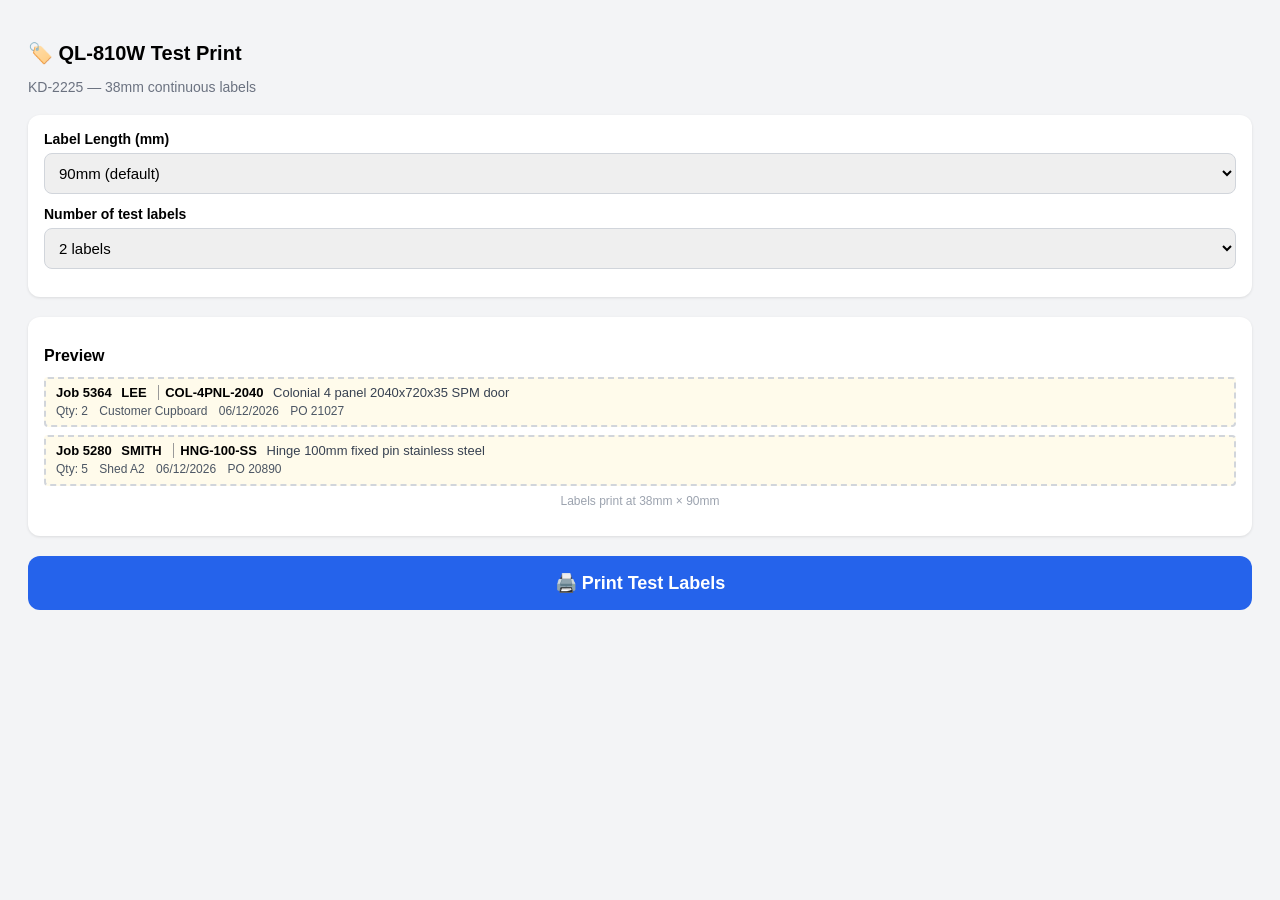
==== test-label.html @ d1974c44 "Add QL-810W 38mm test label page" ====
<!DOCTYPE html>
<html lang="en">
<head>
    <meta charset="UTF-8">
    <meta name="viewport" content="width=device-width, initial-scale=1.0">
    <title>QL-810W Label Test Print</title>
    <style>
        /* Screen styles - preview */
        body {
            font-family: Arial, Helvetica, sans-serif;
            padding: 20px;
            background: #f3f4f6;
        }
        
        h1 { font-size: 20px; margin-bottom: 4px; }
        .subtitle { color: #6b7280; margin-bottom: 20px; font-size: 14px; }
        
        .controls {
            background: white;
            border-radius: 12px;
            padding: 16px;
            margin-bottom: 20px;
            box-shadow: 0 1px 3px rgba(0,0,0,0.1);
        }
        .controls label { font-weight: 600; font-size: 14px; display: block; margin-bottom: 6px; }
        .controls select, .controls input {
            width: 100%;
            padding: 10px;
            border: 1px solid #d1d5db;
            border-radius: 8px;
            font-size: 15px;
            margin-bottom: 12px;
            box-sizing: border-box;
        }
        
        .preview-area {
            background: white;
            border-radius: 12px;
            padding: 16px;
            margin-bottom: 20px;
            box-shadow: 0 1px 3px rgba(0,0,0,0.1);
        }
        .preview-area h2 { font-size: 16px; margin-bottom: 12px; }
        
        .btn-print {
            display: block;
            width: 100%;
            padding: 16px;
            background: #2563eb;
            color: white;
            border: none;
            border-radius: 12px;
            font-size: 18px;
            font-weight: 600;
            cursor: pointer;
        }
        .btn-print:active { background: #1d4ed8; }
        
        /* Label preview on screen */
        .label-preview {
            border: 2px dashed #d1d5db;
            border-radius: 4px;
            padding: 6px 10px;
            margin-bottom: 8px;
            background: #fffbeb;
            font-family: Arial, Helvetica, sans-serif;
            /* Simulated 38mm height, auto width */
            max-width: 100%;
            overflow: hidden;
        }
        
        .label-line1 {
            font-size: 13px;
            line-height: 1.3;
            white-space: nowrap;
            overflow: hidden;
            text-overflow: ellipsis;
        }
        .label-line1 span { margin-right: 6px; }
        .label-job { font-weight: 700; }
        .label-customer { font-weight: 600; }
        .label-partcode { font-weight: 700; border-left: 1px solid #999; padding-left: 6px; margin-left: 2px; }
        .label-desc { color: #374151; }
        
        .label-line2 {
            font-size: 12px;
            line-height: 1.3;
            color: #4b5563;
            margin-top: 2px;
        }
        .label-line2 span { margin-right: 8px; }
        
        .size-note {
            font-size: 12px;
            color: #9ca3af;
            text-align: center;
            margin-top: 8px;
        }

        /* ========== PRINT STYLES - QL-810W 38mm continuous ========== */
        @media print {
            body * { visibility: hidden; }
            
            #print-area, #print-area * { visibility: visible; }
            
            #print-area {
                display: block !important;
                position: absolute;
                left: 0;
                top: 0;
                width: 100%;
                max-height: none;
                overflow: visible;
                padding: 0;
                margin: 0;
            }
            
            /* 38mm label height, length auto (continuous) */
            @page {
                size: 90mm 38mm;
                margin: 2mm 3mm;
            }
            
            .label-preview {
                page-break-after: always;
                page-break-inside: avoid;
                width: 100%;
                padding: 1mm 0;
                margin: 0;
                box-sizing: border-box;
                background: white;
                border: none;
                border-radius: 0;
            }
            
            .label-preview:last-child {
                page-break-after: avoid;
            }
            
            .label-line1 {
                font-size: 11pt;
                line-height: 1.3;
                white-space: nowrap;
                overflow: hidden;
                margin: 0;
            }
            
            .label-line2 {
                font-size: 9pt;
                line-height: 1.3;
                color: #333;
                margin: 1mm 0 0 0;
            }
            
            .size-note { display: none; }
        }
    </style>
</head>
<body>
    <h1>🏷️ QL-810W Test Print</h1>
    <p class="subtitle">KD-2225 — 38mm continuous labels</p>
    
    <div class="controls">
        <label for="label-length">Label Length (mm)</label>
        <select id="label-length" onchange="updatePageSize()">
            <option value="70">70mm (short)</option>
            <option value="80">80mm</option>
            <option value="90" selected>90mm (default)</option>
            <option value="100">100mm</option>
            <option value="110">110mm (long)</option>
        </select>
        
        <label for="num-labels">Number of test labels</label>
        <select id="num-labels" onchange="regenerateLabels()">
            <option value="1">1 label</option>
            <option value="2" selected>2 labels</option>
            <option value="3">3 labels</option>
            <option value="5">5 labels</option>
        </select>
    </div>
    
    <div class="preview-area">
        <h2>Preview</h2>
        <div id="print-area"></div>
        <p class="size-note">Labels print at 38mm × <span id="length-display">90</span>mm</p>
    </div>
    
    <button class="btn-print" onclick="window.print()">🖨️ Print Test Labels</button>
    
    <script>
        const sampleData = [
            { job: '5364', customer: 'LEE', partCode: 'COL-4PNL-2040', desc: 'Colonial 4 panel 2040x720x35 SPM door', qty: 2, location: 'Customer Cupboard', po: '21027' },
            { job: '5280', customer: 'SMITH', partCode: 'HNG-100-SS', desc: 'Hinge 100mm fixed pin stainless steel', qty: 5, location: 'Shed A2', po: '20890' },
            { job: '5410', customer: 'JONES', partCode: 'LCK-DSL-SC', desc: 'Deadbolt snib lock satin chrome', qty: 1, location: 'Container 3 - Shelf B', po: '21055' },
            { job: '', customer: '', partCode: 'SCR-10G-50', desc: '10g x 50mm galv screws box/500', qty: 3, location: 'Stock Holding', po: '21100' },
            { job: '5390', customer: 'BROWN', partCode: 'DR-FRM-2040', desc: 'Door frame set 2040x820 pine primed', qty: 1, location: 'Back Room', po: '21042' },
        ];
        
        const today = new Date().toLocaleDateString('en-AU', { day: '2-digit', month: '2-digit', year: 'numeric' });
        
        function generateLabel(item) {
            const jobHtml = item.job ? `<span class="label-job">Job ${item.job}</span>` : '';
            const custHtml = item.customer ? `<span class="label-customer">${item.customer}</span>` : '';
            return `
                <div class="label-preview">
                    <div class="label-line1">
                        ${jobHtml}
                        ${custHtml}
                        <span class="label-partcode">${item.partCode}</span>
                        <span class="label-desc">${item.desc}</span>
                    </div>
                    <div class="label-line2">
                        <span>Qty: ${item.qty}</span>
                        <span>${item.location}</span>
                        <span>${today}</span>
                        <span>PO ${item.po}</span>
                    </div>
                </div>
            `;
        }
        
        function regenerateLabels() {
            const count = parseInt(document.getElementById('num-labels').value);
            const area = document.getElementById('print-area');
            area.innerHTML = '';
            for (let i = 0; i < count; i++) {
                area.innerHTML += generateLabel(sampleData[i % sampleData.length]);
            }
        }
        
        function updatePageSize() {
            const len = document.getElementById('label-length').value;
            document.getElementById('length-display').textContent = len;
            
            // Update @page size dynamically
            let styleEl = document.getElementById('dynamic-print-style');
            if (!styleEl) {
                styleEl = document.createElement('style');
                styleEl.id = 'dynamic-print-style';
                document.head.appendChild(styleEl);
            }
            styleEl.textContent = `@media print { @page { size: ${len}mm 38mm; margin: 2mm 3mm; } }`;
        }
        
        // Initial render
        regenerateLabels();
    </script>
</body>
</html>
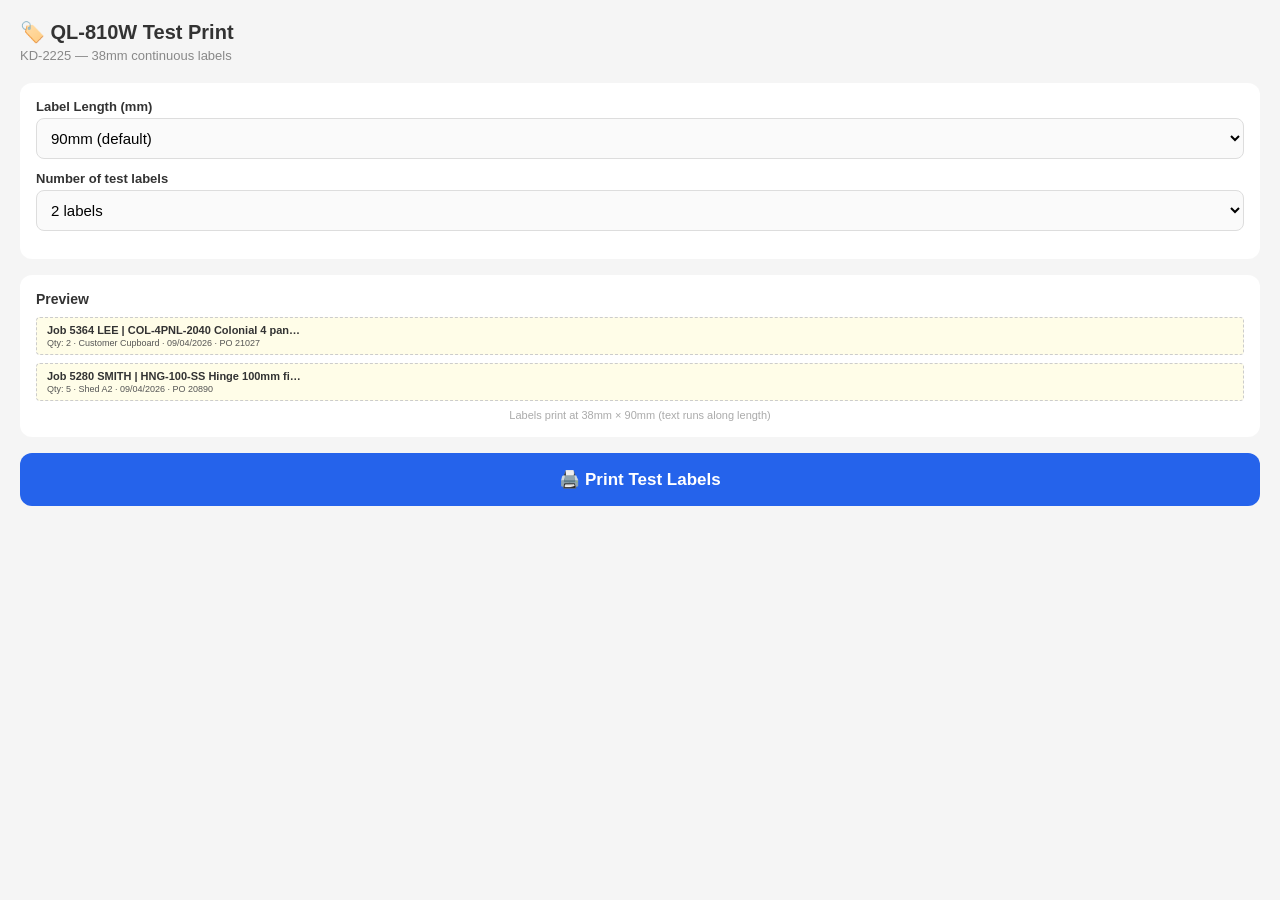
==== commit 225cb5e6: "Fix QL-810W label: rotate content for horizontal print, remove trailing lines" ====
--- a/test-label.html
+++ b/test-label.html
@@ -1,249 +1,182 @@
 <!DOCTYPE html>
 <html lang="en">
 <head>
-    <meta charset="UTF-8">
-    <meta name="viewport" content="width=device-width, initial-scale=1.0">
-    <title>QL-810W Label Test Print</title>
-    <style>
-        /* Screen styles - preview */
-        body {
-            font-family: Arial, Helvetica, sans-serif;
-            padding: 20px;
-            background: #f3f4f6;
-        }
-        
-        h1 { font-size: 20px; margin-bottom: 4px; }
-        .subtitle { color: #6b7280; margin-bottom: 20px; font-size: 14px; }
-        
-        .controls {
-            background: white;
-            border-radius: 12px;
-            padding: 16px;
-            margin-bottom: 20px;
-            box-shadow: 0 1px 3px rgba(0,0,0,0.1);
-        }
-        .controls label { font-weight: 600; font-size: 14px; display: block; margin-bottom: 6px; }
-        .controls select, .controls input {
-            width: 100%;
-            padding: 10px;
-            border: 1px solid #d1d5db;
-            border-radius: 8px;
-            font-size: 15px;
-            margin-bottom: 12px;
-            box-sizing: border-box;
-        }
-        
-        .preview-area {
-            background: white;
-            border-radius: 12px;
-            padding: 16px;
-            margin-bottom: 20px;
-            box-shadow: 0 1px 3px rgba(0,0,0,0.1);
-        }
-        .preview-area h2 { font-size: 16px; margin-bottom: 12px; }
-        
-        .btn-print {
-            display: block;
-            width: 100%;
-            padding: 16px;
-            background: #2563eb;
-            color: white;
-            border: none;
-            border-radius: 12px;
-            font-size: 18px;
-            font-weight: 600;
-            cursor: pointer;
-        }
-        .btn-print:active { background: #1d4ed8; }
-        
-        /* Label preview on screen */
-        .label-preview {
-            border: 2px dashed #d1d5db;
-            border-radius: 4px;
-            padding: 6px 10px;
-            margin-bottom: 8px;
-            background: #fffbeb;
-            font-family: Arial, Helvetica, sans-serif;
-            /* Simulated 38mm height, auto width */
-            max-width: 100%;
-            overflow: hidden;
-        }
-        
-        .label-line1 {
-            font-size: 13px;
-            line-height: 1.3;
-            white-space: nowrap;
-            overflow: hidden;
-            text-overflow: ellipsis;
-        }
-        .label-line1 span { margin-right: 6px; }
-        .label-job { font-weight: 700; }
-        .label-customer { font-weight: 600; }
-        .label-partcode { font-weight: 700; border-left: 1px solid #999; padding-left: 6px; margin-left: 2px; }
-        .label-desc { color: #374151; }
-        
-        .label-line2 {
-            font-size: 12px;
-            line-height: 1.3;
-            color: #4b5563;
-            margin-top: 2px;
-        }
-        .label-line2 span { margin-right: 8px; }
-        
-        .size-note {
-            font-size: 12px;
-            color: #9ca3af;
-            text-align: center;
-            margin-top: 8px;
-        }
+<meta charset="UTF-8">
+<meta name="viewport" content="width=device-width, initial-scale=1.0">
+<title>QL-810W Test Print</title>
+<style>
+  /* ===== SCREEN STYLES ===== */
+  * { margin: 0; padding: 0; box-sizing: border-box; }
+  body {
+    font-family: -apple-system, BlinkMacSystemFont, 'Segoe UI', Arial, sans-serif;
+    background: #f5f5f5; padding: 20px; color: #333;
+  }
+  .screen-only { display: block; }
+  h1 { font-size: 20px; margin-bottom: 4px; }
+  .subtitle { color: #888; font-size: 13px; margin-bottom: 20px; }
+  .controls { background: #fff; border-radius: 12px; padding: 16px; margin-bottom: 16px; }
+  .controls label { font-size: 13px; font-weight: 600; display: block; margin-bottom: 4px; }
+  .controls select { width: 100%; padding: 10px; border-radius: 8px; border: 1px solid #ddd; font-size: 15px; margin-bottom: 12px; background: #fafafa; }
+  .preview-box { background: #fff; border-radius: 12px; padding: 16px; margin-bottom: 16px; }
+  .preview-box h3 { font-size: 14px; margin-bottom: 10px; }
 
-        /* ========== PRINT STYLES - QL-810W 38mm continuous ========== */
-        @media print {
-            body * { visibility: hidden; }
-            
-            #print-area, #print-area * { visibility: visible; }
-            
-            #print-area {
-                display: block !important;
-                position: absolute;
-                left: 0;
-                top: 0;
-                width: 100%;
-                max-height: none;
-                overflow: visible;
-                padding: 0;
-                margin: 0;
-            }
-            
-            /* 38mm label height, length auto (continuous) */
-            @page {
-                size: 90mm 38mm;
-                margin: 2mm 3mm;
-            }
-            
-            .label-preview {
-                page-break-after: always;
-                page-break-inside: avoid;
-                width: 100%;
-                padding: 1mm 0;
-                margin: 0;
-                box-sizing: border-box;
-                background: white;
-                border: none;
-                border-radius: 0;
-            }
-            
-            .label-preview:last-child {
-                page-break-after: avoid;
-            }
-            
-            .label-line1 {
-                font-size: 11pt;
-                line-height: 1.3;
-                white-space: nowrap;
-                overflow: hidden;
-                margin: 0;
-            }
-            
-            .label-line2 {
-                font-size: 9pt;
-                line-height: 1.3;
-                color: #333;
-                margin: 1mm 0 0 0;
-            }
-            
-            .size-note { display: none; }
-        }
-    </style>
+  /* Screen preview of label (simulates rotated output) */
+  .label-preview {
+    background: #fffde8; border: 1px dashed #ccc; border-radius: 4px;
+    padding: 6px 10px; margin-bottom: 8px; overflow: hidden;
+  }
+  .label-preview .line1 { font-size: 11px; font-weight: 700; white-space: nowrap; overflow: hidden; text-overflow: ellipsis; }
+  .label-preview .line2 { font-size: 9px; color: #555; white-space: nowrap; overflow: hidden; text-overflow: ellipsis; margin-top: 2px; }
+  .preview-note { text-align: center; color: #aaa; font-size: 11px; margin-top: 8px; }
+
+  .print-btn {
+    display: block; width: 100%; padding: 16px; border: none; border-radius: 12px;
+    background: #2563eb; color: #fff; font-size: 17px; font-weight: 600; cursor: pointer;
+  }
+  .print-btn:active { background: #1d4ed8; }
+
+  /* ===== PRINT STYLES ===== */
+  @page {
+    size: 38mm 90mm;  /* tape width x cut length */
+    margin: 0;
+  }
+  @media print {
+    body { background: none; padding: 0; margin: 0; }
+    .screen-only { display: none !important; }
+
+    .print-label {
+      display: block !important;
+      width: 90mm;
+      height: 38mm;
+      position: relative;
+      page-break-after: always;
+      overflow: hidden;
+      /* Rotate content: origin top-left, rotate 90° CW, shift right by 38mm */
+      transform: rotate(90deg) translateY(-38mm);
+      transform-origin: top left;
+    }
+    .print-label .inner {
+      width: 90mm;
+      height: 38mm;
+      padding: 2mm 3mm;
+      display: flex;
+      flex-direction: column;
+      justify-content: center;
+    }
+    .print-label .line1 {
+      font-family: Arial, Helvetica, sans-serif;
+      font-size: 11pt;
+      font-weight: 700;
+      line-height: 1.3;
+      white-space: nowrap;
+      overflow: hidden;
+    }
+    .print-label .line2 {
+      font-family: Arial, Helvetica, sans-serif;
+      font-size: 9pt;
+      font-weight: 400;
+      line-height: 1.3;
+      white-space: nowrap;
+      overflow: hidden;
+      margin-top: 1mm;
+    }
+
+    /* Kill ALL decorative elements */
+    * {
+      border: none !important;
+      box-shadow: none !important;
+      text-shadow: none !important;
+      outline: none !important;
+      background: none !important;
+      -webkit-print-color-adjust: exact;
+    }
+  }
+</style>
 </head>
 <body>
-    <h1>🏷️ QL-810W Test Print</h1>
-    <p class="subtitle">KD-2225 — 38mm continuous labels</p>
-    
-    <div class="controls">
-        <label for="label-length">Label Length (mm)</label>
-        <select id="label-length" onchange="updatePageSize()">
-            <option value="70">70mm (short)</option>
-            <option value="80">80mm</option>
-            <option value="90" selected>90mm (default)</option>
-            <option value="100">100mm</option>
-            <option value="110">110mm (long)</option>
-        </select>
-        
-        <label for="num-labels">Number of test labels</label>
-        <select id="num-labels" onchange="regenerateLabels()">
-            <option value="1">1 label</option>
-            <option value="2" selected>2 labels</option>
-            <option value="3">3 labels</option>
-            <option value="5">5 labels</option>
-        </select>
+
+<!-- ===== SCREEN UI ===== -->
+<div class="screen-only">
+  <h1>🏷️ QL-810W Test Print</h1>
+  <p class="subtitle">KD-2225 — 38mm continuous labels</p>
+
+  <div class="controls">
+    <label>Label Length (mm)</label>
+    <select id="labelLength">
+      <option value="90" selected>90mm (default)</option>
+      <option value="70">70mm (short)</option>
+      <option value="100">100mm (long)</option>
+    </select>
+
+    <label>Number of test labels</label>
+    <select id="labelCount">
+      <option value="1">1 label</option>
+      <option value="2" selected>2 labels</option>
+      <option value="3">3 labels</option>
+    </select>
+  </div>
+
+  <div class="preview-box">
+    <h3>Preview</h3>
+    <div class="label-preview">
+      <div class="line1">Job 5364  LEE | COL-4PNL-2040  Colonial 4 pan…</div>
+      <div class="line2">Qty: 2 · Customer Cupboard · 09/04/2026 · PO 21027</div>
     </div>
-    
-    <div class="preview-area">
-        <h2>Preview</h2>
-        <div id="print-area"></div>
-        <p class="size-note">Labels print at 38mm × <span id="length-display">90</span>mm</p>
+    <div class="label-preview">
+      <div class="line1">Job 5280  SMITH | HNG-100-SS  Hinge 100mm fi…</div>
+      <div class="line2">Qty: 5 · Shed A2 · 09/04/2026 · PO 20890</div>
     </div>
-    
-    <button class="btn-print" onclick="window.print()">🖨️ Print Test Labels</button>
-    
-    <script>
-        const sampleData = [
-            { job: '5364', customer: 'LEE', partCode: 'COL-4PNL-2040', desc: 'Colonial 4 panel 2040x720x35 SPM door', qty: 2, location: 'Customer Cupboard', po: '21027' },
-            { job: '5280', customer: 'SMITH', partCode: 'HNG-100-SS', desc: 'Hinge 100mm fixed pin stainless steel', qty: 5, location: 'Shed A2', po: '20890' },
-            { job: '5410', customer: 'JONES', partCode: 'LCK-DSL-SC', desc: 'Deadbolt snib lock satin chrome', qty: 1, location: 'Container 3 - Shelf B', po: '21055' },
-            { job: '', customer: '', partCode: 'SCR-10G-50', desc: '10g x 50mm galv screws box/500', qty: 3, location: 'Stock Holding', po: '21100' },
-            { job: '5390', customer: 'BROWN', partCode: 'DR-FRM-2040', desc: 'Door frame set 2040x820 pine primed', qty: 1, location: 'Back Room', po: '21042' },
-        ];
-        
-        const today = new Date().toLocaleDateString('en-AU', { day: '2-digit', month: '2-digit', year: 'numeric' });
-        
-        function generateLabel(item) {
-            const jobHtml = item.job ? `<span class="label-job">Job ${item.job}</span>` : '';
-            const custHtml = item.customer ? `<span class="label-customer">${item.customer}</span>` : '';
-            return `
-                <div class="label-preview">
-                    <div class="label-line1">
-                        ${jobHtml}
-                        ${custHtml}
-                        <span class="label-partcode">${item.partCode}</span>
-                        <span class="label-desc">${item.desc}</span>
-                    </div>
-                    <div class="label-line2">
-                        <span>Qty: ${item.qty}</span>
-                        <span>${item.location}</span>
-                        <span>${today}</span>
-                        <span>PO ${item.po}</span>
-                    </div>
-                </div>
-            `;
-        }
-        
-        function regenerateLabels() {
-            const count = parseInt(document.getElementById('num-labels').value);
-            const area = document.getElementById('print-area');
-            area.innerHTML = '';
-            for (let i = 0; i < count; i++) {
-                area.innerHTML += generateLabel(sampleData[i % sampleData.length]);
-            }
-        }
-        
-        function updatePageSize() {
-            const len = document.getElementById('label-length').value;
-            document.getElementById('length-display').textContent = len;
-            
-            // Update @page size dynamically
-            let styleEl = document.getElementById('dynamic-print-style');
-            if (!styleEl) {
-                styleEl = document.createElement('style');
-                styleEl.id = 'dynamic-print-style';
-                document.head.appendChild(styleEl);
-            }
-            styleEl.textContent = `@media print { @page { size: ${len}mm 38mm; margin: 2mm 3mm; } }`;
-        }
-        
-        // Initial render
-        regenerateLabels();
-    </script>
+    <p class="preview-note">Labels print at 38mm × <span id="previewLen">90</span>mm (text runs along length)</p>
+  </div>
+
+  <button class="print-btn" onclick="doPrint()">🖨️ Print Test Labels</button>
+</div>
+
+<!-- ===== PRINT-ONLY LABELS (hidden on screen) ===== -->
+<div id="printLabels" style="display:none;"></div>
+
+<script>
+document.getElementById('labelLength').addEventListener('change', function() {
+  document.getElementById('previewLen').textContent = this.value;
+});
+
+const testData = [
+  { line1: 'Job 5364  LEE | COL-4PNL-2040  Colonial 4 panel door', line2: 'Qty: 2 · Customer Cupboard · 09/04/2026 · PO 21027' },
+  { line1: 'Job 5280  SMITH | HNG-100-SS  Hinge 100mm fixed pin SS', line2: 'Qty: 5 · Shed A2 · 09/04/2026 · PO 20890' },
+  { line1: 'Job 5100  JONES | SCR-10G-50  Screws 10g x 50mm gal', line2: 'Qty: 20 · Van · 09/04/2026 · PO 20750' }
+];
+
+function doPrint() {
+  const count = parseInt(document.getElementById('labelCount').value);
+  const len = document.getElementById('labelLength').value;
+  const container = document.getElementById('printLabels');
+  container.innerHTML = '';
+
+  // Update @page size dynamically
+  let styleEl = document.getElementById('dynamicPageSize');
+  if (!styleEl) {
+    styleEl = document.createElement('style');
+    styleEl.id = 'dynamicPageSize';
+    document.head.appendChild(styleEl);
+  }
+  styleEl.textContent = '@page { size: 38mm ' + len + 'mm; margin: 0; }';
+
+  for (let i = 0; i < count; i++) {
+    const d = testData[i % testData.length];
+    const label = document.createElement('div');
+    label.className = 'print-label';
+    label.style.width = len + 'mm';
+    label.innerHTML =
+      '<div class="inner" style="width:' + len + 'mm; height:38mm;">' +
+        '<div class="line1">' + d.line1 + '</div>' +
+        '<div class="line2">' + d.line2 + '</div>' +
+      '</div>';
+    container.appendChild(label);
+  }
+
+  container.style.display = 'block';
+  setTimeout(function() { window.print(); }, 300);
+}
+</script>
 </body>
 </html>
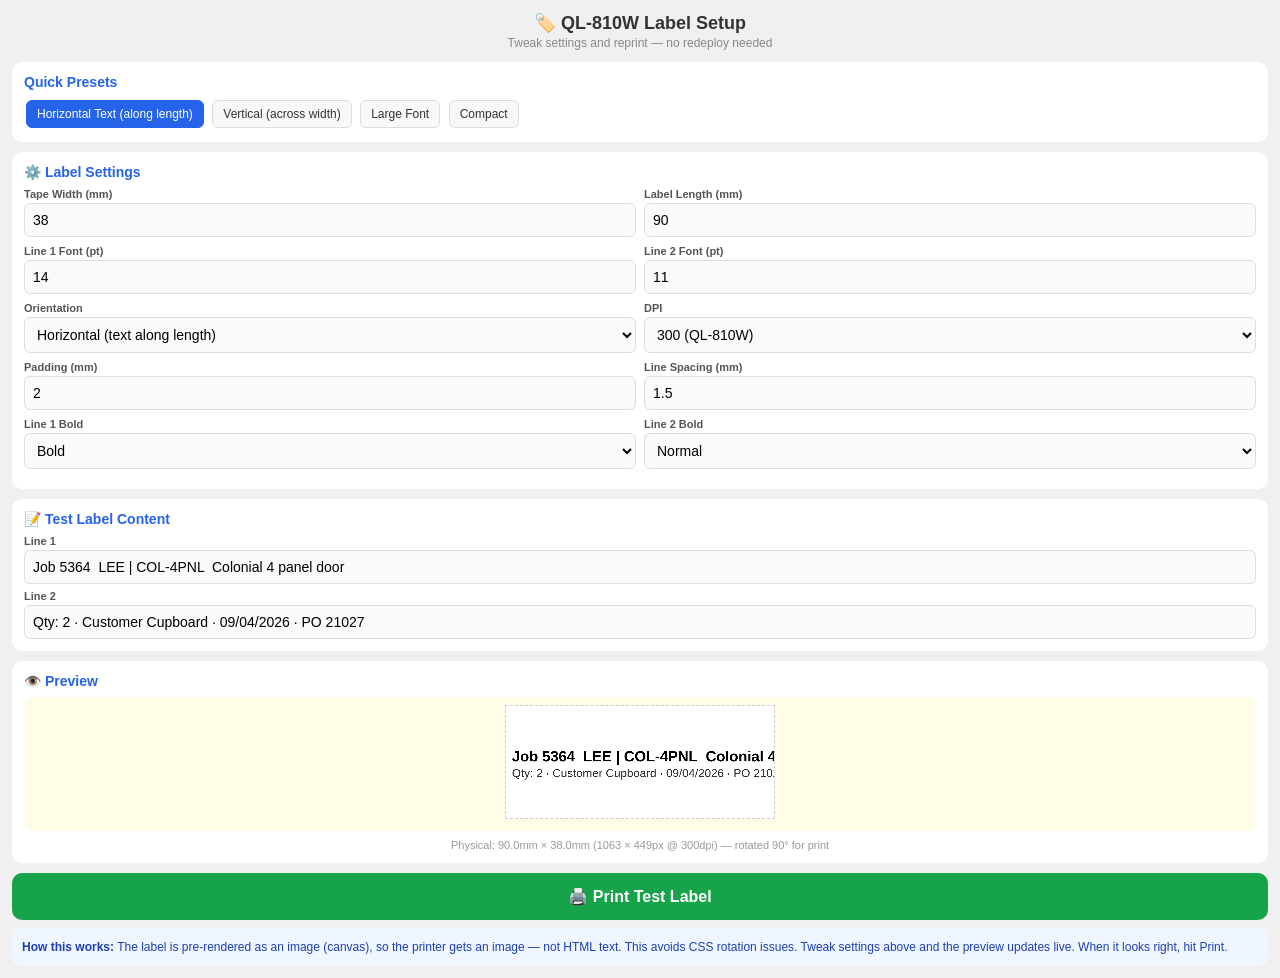
==== commit 47eee645: "Label troubleshooter: canvas-rendered labels, adjustable settings, no CSS rotation" ====
--- a/test-label.html
+++ b/test-label.html
@@ -3,180 +3,363 @@
 <head>
 <meta charset="UTF-8">
 <meta name="viewport" content="width=device-width, initial-scale=1.0">
-<title>QL-810W Test Print</title>
+<title>QL-810W Label Setup</title>
 <style>
-  /* ===== SCREEN STYLES ===== */
-  * { margin: 0; padding: 0; box-sizing: border-box; }
-  body {
-    font-family: -apple-system, BlinkMacSystemFont, 'Segoe UI', Arial, sans-serif;
-    background: #f5f5f5; padding: 20px; color: #333;
-  }
-  .screen-only { display: block; }
-  h1 { font-size: 20px; margin-bottom: 4px; }
-  .subtitle { color: #888; font-size: 13px; margin-bottom: 20px; }
-  .controls { background: #fff; border-radius: 12px; padding: 16px; margin-bottom: 16px; }
-  .controls label { font-size: 13px; font-weight: 600; display: block; margin-bottom: 4px; }
-  .controls select { width: 100%; padding: 10px; border-radius: 8px; border: 1px solid #ddd; font-size: 15px; margin-bottom: 12px; background: #fafafa; }
-  .preview-box { background: #fff; border-radius: 12px; padding: 16px; margin-bottom: 16px; }
-  .preview-box h3 { font-size: 14px; margin-bottom: 10px; }
-
-  /* Screen preview of label (simulates rotated output) */
-  .label-preview {
-    background: #fffde8; border: 1px dashed #ccc; border-radius: 4px;
-    padding: 6px 10px; margin-bottom: 8px; overflow: hidden;
-  }
-  .label-preview .line1 { font-size: 11px; font-weight: 700; white-space: nowrap; overflow: hidden; text-overflow: ellipsis; }
-  .label-preview .line2 { font-size: 9px; color: #555; white-space: nowrap; overflow: hidden; text-overflow: ellipsis; margin-top: 2px; }
-  .preview-note { text-align: center; color: #aaa; font-size: 11px; margin-top: 8px; }
-
-  .print-btn {
-    display: block; width: 100%; padding: 16px; border: none; border-radius: 12px;
-    background: #2563eb; color: #fff; font-size: 17px; font-weight: 600; cursor: pointer;
-  }
-  .print-btn:active { background: #1d4ed8; }
-
-  /* ===== PRINT STYLES ===== */
-  @page {
-    size: 38mm 90mm;  /* tape width x cut length */
-    margin: 0;
-  }
+  * { margin:0; padding:0; box-sizing:border-box; }
+  body { font-family:-apple-system,BlinkMacSystemFont,'Segoe UI',Arial,sans-serif; background:#f0f0f0; padding:12px; color:#333; }
+  h1 { font-size:18px; text-align:center; margin-bottom:2px; }
+  .sub { text-align:center; color:#888; font-size:12px; margin-bottom:12px; }
+  .card { background:#fff; border-radius:10px; padding:12px; margin-bottom:10px; }
+  .card h3 { font-size:14px; margin-bottom:8px; color:#2563eb; }
+  .row { display:flex; gap:8px; margin-bottom:8px; }
+  .row > div { flex:1; }
+  label { font-size:11px; font-weight:600; display:block; margin-bottom:3px; color:#555; }
+  select, input { width:100%; padding:8px; border-radius:6px; border:1px solid #ddd; font-size:14px; background:#fafafa; }
+  .preset-btn { display:inline-block; padding:6px 10px; margin:2px; border-radius:6px; border:1px solid #ddd; background:#f8f8f8; font-size:12px; cursor:pointer; }
+  .preset-btn.active { background:#2563eb; color:#fff; border-color:#2563eb; }
+  .canvas-wrap { text-align:center; background:#fffde8; border-radius:8px; padding:8px; margin:8px 0; overflow-x:auto; }
+  .canvas-wrap canvas { border:1px dashed #ccc; }
+  .print-btn { display:block; width:100%; padding:14px; border:none; border-radius:10px; background:#16a34a; color:#fff; font-size:16px; font-weight:600; cursor:pointer; margin-top:8px; }
+  .print-btn:active { background:#15803d; }
+  .info { background:#eff6ff; border-radius:8px; padding:10px; font-size:12px; color:#1e40af; margin-top:8px; line-height:1.5; }
+
+  /* Print: ONLY show the canvas image */
   @media print {
-    body { background: none; padding: 0; margin: 0; }
-    .screen-only { display: none !important; }
-
-    .print-label {
-      display: block !important;
-      width: 90mm;
-      height: 38mm;
-      position: relative;
-      page-break-after: always;
-      overflow: hidden;
-      /* Rotate content: origin top-left, rotate 90° CW, shift right by 38mm */
-      transform: rotate(90deg) translateY(-38mm);
-      transform-origin: top left;
-    }
-    .print-label .inner {
-      width: 90mm;
-      height: 38mm;
-      padding: 2mm 3mm;
-      display: flex;
-      flex-direction: column;
-      justify-content: center;
-    }
-    .print-label .line1 {
-      font-family: Arial, Helvetica, sans-serif;
-      font-size: 11pt;
-      font-weight: 700;
-      line-height: 1.3;
-      white-space: nowrap;
-      overflow: hidden;
-    }
-    .print-label .line2 {
-      font-family: Arial, Helvetica, sans-serif;
-      font-size: 9pt;
-      font-weight: 400;
-      line-height: 1.3;
-      white-space: nowrap;
-      overflow: hidden;
-      margin-top: 1mm;
-    }
-
-    /* Kill ALL decorative elements */
-    * {
-      border: none !important;
-      box-shadow: none !important;
-      text-shadow: none !important;
-      outline: none !important;
-      background: none !important;
-      -webkit-print-color-adjust: exact;
-    }
+    body { background:none; padding:0; margin:0; }
+    body > *:not(#printArea) { display:none !important; }
+    #printArea { display:block !important; }
+    #printArea img { display:block; }
+    @page { margin:0; }
+    * { border:none !important; box-shadow:none !important; background:none !important; }
   }
 </style>
 </head>
 <body>
 
-<!-- ===== SCREEN UI ===== -->
-<div class="screen-only">
-  <h1>🏷️ QL-810W Test Print</h1>
-  <p class="subtitle">KD-2225 — 38mm continuous labels</p>
-
-  <div class="controls">
-    <label>Label Length (mm)</label>
-    <select id="labelLength">
-      <option value="90" selected>90mm (default)</option>
-      <option value="70">70mm (short)</option>
-      <option value="100">100mm (long)</option>
-    </select>
-
-    <label>Number of test labels</label>
-    <select id="labelCount">
-      <option value="1">1 label</option>
-      <option value="2" selected>2 labels</option>
-      <option value="3">3 labels</option>
-    </select>
-  </div>
-
-  <div class="preview-box">
-    <h3>Preview</h3>
-    <div class="label-preview">
-      <div class="line1">Job 5364  LEE | COL-4PNL-2040  Colonial 4 pan…</div>
-      <div class="line2">Qty: 2 · Customer Cupboard · 09/04/2026 · PO 21027</div>
-    </div>
-    <div class="label-preview">
-      <div class="line1">Job 5280  SMITH | HNG-100-SS  Hinge 100mm fi…</div>
-      <div class="line2">Qty: 5 · Shed A2 · 09/04/2026 · PO 20890</div>
-    </div>
-    <p class="preview-note">Labels print at 38mm × <span id="previewLen">90</span>mm (text runs along length)</p>
-  </div>
-
-  <button class="print-btn" onclick="doPrint()">🖨️ Print Test Labels</button>
-</div>
-
-<!-- ===== PRINT-ONLY LABELS (hidden on screen) ===== -->
-<div id="printLabels" style="display:none;"></div>
+<h1>🏷️ QL-810W Label Setup</h1>
+<p class="sub">Tweak settings and reprint — no redeploy needed</p>
+
+<!-- PRESETS -->
+<div class="card">
+  <h3>Quick Presets</h3>
+  <div id="presets">
+    <span class="preset-btn active" onclick="applyPreset('horiz')">Horizontal Text (along length)</span>
+    <span class="preset-btn" onclick="applyPreset('vert')">Vertical (across width)</span>
+    <span class="preset-btn" onclick="applyPreset('large')">Large Font</span>
+    <span class="preset-btn" onclick="applyPreset('compact')">Compact</span>
+  </div>
+</div>
+
+<!-- SETTINGS -->
+<div class="card">
+  <h3>⚙️ Label Settings</h3>
+  <div class="row">
+    <div>
+      <label>Tape Width (mm)</label>
+      <input type="number" id="tapeW" value="38" min="12" max="62">
+    </div>
+    <div>
+      <label>Label Length (mm)</label>
+      <input type="number" id="labelL" value="90" min="30" max="150">
+    </div>
+  </div>
+  <div class="row">
+    <div>
+      <label>Line 1 Font (pt)</label>
+      <input type="number" id="font1" value="14" min="6" max="30">
+    </div>
+    <div>
+      <label>Line 2 Font (pt)</label>
+      <input type="number" id="font2" value="11" min="6" max="24">
+    </div>
+  </div>
+  <div class="row">
+    <div>
+      <label>Orientation</label>
+      <select id="orient">
+        <option value="horizontal" selected>Horizontal (text along length)</option>
+        <option value="vertical">Vertical (text across width)</option>
+      </select>
+    </div>
+    <div>
+      <label>DPI</label>
+      <select id="dpi">
+        <option value="203">203 (standard)</option>
+        <option value="300" selected>300 (QL-810W)</option>
+      </select>
+    </div>
+  </div>
+  <div class="row">
+    <div>
+      <label>Padding (mm)</label>
+      <input type="number" id="padMM" value="2" min="0" max="10" step="0.5">
+    </div>
+    <div>
+      <label>Line Spacing (mm)</label>
+      <input type="number" id="lineGap" value="1.5" min="0" max="10" step="0.5">
+    </div>
+  </div>
+  <div class="row">
+    <div>
+      <label>Line 1 Bold</label>
+      <select id="bold1"><option value="bold" selected>Bold</option><option value="normal">Normal</option></select>
+    </div>
+    <div>
+      <label>Line 2 Bold</label>
+      <select id="bold2"><option value="bold">Bold</option><option value="normal" selected>Normal</option></select>
+    </div>
+  </div>
+</div>
+
+<!-- TEST DATA -->
+<div class="card">
+  <h3>📝 Test Label Content</h3>
+  <label>Line 1</label>
+  <input type="text" id="line1" value="Job 5364  LEE | COL-4PNL  Colonial 4 panel door">
+  <div style="height:6px"></div>
+  <label>Line 2</label>
+  <input type="text" id="line2" value="Qty: 2 · Customer Cupboard · 09/04/2026 · PO 21027">
+</div>
+
+<!-- PREVIEW -->
+<div class="card">
+  <h3>👁️ Preview</h3>
+  <div class="canvas-wrap">
+    <canvas id="preview"></canvas>
+  </div>
+  <p style="text-align:center;font-size:11px;color:#999;" id="dimInfo"></p>
+</div>
+
+<!-- PRINT -->
+<button class="print-btn" onclick="doPrint()">🖨️ Print Test Label</button>
+
+<div class="info">
+  <strong>How this works:</strong> The label is pre-rendered as an image (canvas), so the printer gets an image — not HTML text. 
+  This avoids CSS rotation issues. Tweak settings above and the preview updates live. When it looks right, hit Print.
+</div>
+
+<!-- Hidden print area — only this shows when printing -->
+<div id="printArea" style="display:none;"></div>
 
 <script>
-document.getElementById('labelLength').addEventListener('change', function() {
-  document.getElementById('previewLen').textContent = this.value;
+var DPM = 300 / 25.4; // dots per mm at 300 DPI
+
+function getSettings() {
+  return {
+    tapeW: parseFloat(document.getElementById('tapeW').value),
+    labelL: parseFloat(document.getElementById('labelL').value),
+    font1: parseFloat(document.getElementById('font1').value),
+    font2: parseFloat(document.getElementById('font2').value),
+    orient: document.getElementById('orient').value,
+    dpi: parseInt(document.getElementById('dpi').value),
+    padMM: parseFloat(document.getElementById('padMM').value),
+    lineGap: parseFloat(document.getElementById('lineGap').value),
+    bold1: document.getElementById('bold1').value,
+    bold2: document.getElementById('bold2').value,
+    line1: document.getElementById('line1').value,
+    line2: document.getElementById('line2').value
+  };
+}
+
+function renderLabel(s, targetCanvas) {
+  var dpm = s.dpi / 25.4;
+  var pad = s.padMM * dpm;
+
+  if (s.orient === 'horizontal') {
+    // Canvas physical size = tape width (height) x label length (width)
+    // But we render onto a canvas where:
+    // - canvas width = labelL in pixels (this is the FEED direction = length)
+    // - canvas height = tapeW in pixels (this is the TAPE width = 38mm)
+    var cW = Math.round(s.labelL * dpm);
+    var cH = Math.round(s.tapeW * dpm);
+    targetCanvas.width = cW;
+    targetCanvas.height = cH;
+
+    var ctx = targetCanvas.getContext('2d');
+    ctx.fillStyle = '#fff';
+    ctx.fillRect(0, 0, cW, cH);
+    ctx.fillStyle = '#000';
+
+    // Font sizes: pt to pixels at DPI
+    var f1px = s.font1 * (s.dpi / 72);
+    var f2px = s.font2 * (s.dpi / 72);
+    var gap = s.lineGap * dpm;
+
+    // Line 1
+    ctx.font = s.bold1 + ' ' + f1px + 'px Arial, Helvetica, sans-serif';
+    var y1 = pad + f1px;
+    // Center vertically
+    var totalTextH = f1px + gap + f2px;
+    var startY = (cH - totalTextH) / 2 + f1px;
+    ctx.fillText(s.line1, pad, startY);
+
+    // Line 2
+    ctx.font = s.bold2 + ' ' + f2px + 'px Arial, Helvetica, sans-serif';
+    ctx.fillStyle = '#333';
+    ctx.fillText(s.line2, pad, startY + gap + f2px);
+
+    // For printing: the QL-810W tape is 38mm wide, feeds lengthwise.
+    // We need to OUTPUT an image that is 38mm wide x 90mm tall (portrait)
+    // with the text rotated 90° so it reads horizontally when label is turned.
+    // So we create a SECOND canvas that's tapeW x labelL and draw rotated.
+    return { printW: cH, printH: cW }; // swapped for print output
+  } else {
+    // Vertical: text across the 38mm width, simple
+    var cW = Math.round(s.tapeW * dpm);
+    var cH = Math.round(s.labelL * dpm);
+    targetCanvas.width = cW;
+    targetCanvas.height = cH;
+
+    var ctx = targetCanvas.getContext('2d');
+    ctx.fillStyle = '#fff';
+    ctx.fillRect(0, 0, cW, cH);
+    ctx.fillStyle = '#000';
+
+    var f1px = s.font1 * (s.dpi / 72);
+    var f2px = s.font2 * (s.dpi / 72);
+    var gap = s.lineGap * dpm;
+
+    ctx.font = s.bold1 + ' ' + f1px + 'px Arial, Helvetica, sans-serif';
+    ctx.fillText(s.line1, pad, pad + f1px);
+
+    ctx.font = s.bold2 + ' ' + f2px + 'px Arial, Helvetica, sans-serif';
+    ctx.fillStyle = '#333';
+    ctx.fillText(s.line2, pad, pad + f1px + gap + f2px);
+
+    return { printW: cW, printH: cH };
+  }
+}
+
+function createPrintImage(s) {
+  // For horizontal: render normally (wide x short), then rotate into a tall x narrow image
+  // For vertical: render directly as narrow x tall
+  if (s.orient === 'horizontal') {
+    var dpm = s.dpi / 25.4;
+    var pad = s.padMM * dpm;
+    var srcW = Math.round(s.labelL * dpm);  // 90mm = long
+    var srcH = Math.round(s.tapeW * dpm);   // 38mm = short
+
+    // Render text normally (left to right) on a wide canvas
+    var srcCanvas = document.createElement('canvas');
+    srcCanvas.width = srcW;
+    srcCanvas.height = srcH;
+    var sctx = srcCanvas.getContext('2d');
+    sctx.fillStyle = '#fff';
+    sctx.fillRect(0, 0, srcW, srcH);
+    sctx.fillStyle = '#000';
+
+    var f1px = s.font1 * (s.dpi / 72);
+    var f2px = s.font2 * (s.dpi / 72);
+    var gap = s.lineGap * dpm;
+    var totalTextH = f1px + gap + f2px;
+    var startY = (srcH - totalTextH) / 2 + f1px;
+
+    sctx.font = s.bold1 + ' ' + f1px + 'px Arial, Helvetica, sans-serif';
+    sctx.fillText(s.line1, pad, startY);
+    sctx.font = s.bold2 + ' ' + f2px + 'px Arial, Helvetica, sans-serif';
+    sctx.fillStyle = '#333';
+    sctx.fillText(s.line2, pad, startY + gap + f2px);
+
+    // Now rotate 90° CW into print canvas (38mm wide x 90mm tall)
+    var pCanvas = document.createElement('canvas');
+    pCanvas.width = srcH;   // 38mm
+    pCanvas.height = srcW;  // 90mm
+    var pctx = pCanvas.getContext('2d');
+    pctx.translate(srcH, 0);
+    pctx.rotate(Math.PI / 2);
+    pctx.drawImage(srcCanvas, 0, 0);
+
+    return pCanvas.toDataURL('image/png');
+  } else {
+    // Vertical: print as-is
+    var c = document.createElement('canvas');
+    renderLabel(s, c);
+    return c.toDataURL('image/png');
+  }
+}
+
+function updatePreview() {
+  var s = getSettings();
+  var canvas = document.getElementById('preview');
+  renderLabel(s, canvas);
+
+  // Scale preview for screen (show at ~2x for readability)
+  var dpm = s.dpi / 25.4;
+  var physW = canvas.width / dpm;
+  var physH = canvas.height / dpm;
+  // Display at 3px per mm for screen
+  var screenScale = 3;
+  canvas.style.width = (physW * screenScale) + 'px';
+  canvas.style.height = (physH * screenScale) + 'px';
+
+  document.getElementById('dimInfo').textContent =
+    'Physical: ' + physW.toFixed(1) + 'mm × ' + physH.toFixed(1) + 'mm (' +
+    canvas.width + ' × ' + canvas.height + 'px @ ' + s.dpi + 'dpi)' +
+    (s.orient === 'horizontal' ? ' — rotated 90° for print' : '');
+}
+
+function doPrint() {
+  var s = getSettings();
+  var imgData = createPrintImage(s);
+  var pa = document.getElementById('printArea');
+
+  // Calculate print dimensions in mm
+  var printWmm, printHmm;
+  if (s.orient === 'horizontal') {
+    printWmm = s.tapeW;  // 38mm
+    printHmm = s.labelL; // 90mm
+  } else {
+    printWmm = s.tapeW;
+    printHmm = s.labelL;
+  }
+
+  pa.innerHTML = '<img src="' + imgData + '" style="width:' + printWmm + 'mm;height:' + printHmm + 'mm;display:block;margin:0;padding:0;">';
+
+  // Inject dynamic page size
+  var ps = document.getElementById('dynPage');
+  if (!ps) { ps = document.createElement('style'); ps.id = 'dynPage'; document.head.appendChild(ps); }
+  ps.textContent = '@page{size:' + printWmm + 'mm ' + printHmm + 'mm;margin:0;}';
+
+  pa.style.display = 'block';
+  setTimeout(function() { window.print(); }, 400);
+}
+
+function applyPreset(name) {
+  document.querySelectorAll('.preset-btn').forEach(function(b) { b.classList.remove('active'); });
+  event.target.classList.add('active');
+
+  if (name === 'horiz') {
+    document.getElementById('orient').value = 'horizontal';
+    document.getElementById('font1').value = '14';
+    document.getElementById('font2').value = '11';
+    document.getElementById('labelL').value = '90';
+  } else if (name === 'vert') {
+    document.getElementById('orient').value = 'vertical';
+    document.getElementById('font1').value = '9';
+    document.getElementById('font2').value = '7';
+    document.getElementById('labelL').value = '50';
+  } else if (name === 'large') {
+    document.getElementById('orient').value = 'horizontal';
+    document.getElementById('font1').value = '18';
+    document.getElementById('font2').value = '13';
+    document.getElementById('labelL').value = '100';
+  } else if (name === 'compact') {
+    document.getElementById('orient').value = 'horizontal';
+    document.getElementById('font1').value = '11';
+    document.getElementById('font2').value = '9';
+    document.getElementById('labelL').value = '70';
+  }
+  updatePreview();
+}
+
+// Live update on any change
+document.querySelectorAll('input,select').forEach(function(el) {
+  el.addEventListener('input', updatePreview);
+  el.addEventListener('change', updatePreview);
 });
 
-const testData = [
-  { line1: 'Job 5364  LEE | COL-4PNL-2040  Colonial 4 panel door', line2: 'Qty: 2 · Customer Cupboard · 09/04/2026 · PO 21027' },
-  { line1: 'Job 5280  SMITH | HNG-100-SS  Hinge 100mm fixed pin SS', line2: 'Qty: 5 · Shed A2 · 09/04/2026 · PO 20890' },
-  { line1: 'Job 5100  JONES | SCR-10G-50  Screws 10g x 50mm gal', line2: 'Qty: 20 · Van · 09/04/2026 · PO 20750' }
-];
-
-function doPrint() {
-  const count = parseInt(document.getElementById('labelCount').value);
-  const len = document.getElementById('labelLength').value;
-  const container = document.getElementById('printLabels');
-  container.innerHTML = '';
-
-  // Update @page size dynamically
-  let styleEl = document.getElementById('dynamicPageSize');
-  if (!styleEl) {
-    styleEl = document.createElement('style');
-    styleEl.id = 'dynamicPageSize';
-    document.head.appendChild(styleEl);
-  }
-  styleEl.textContent = '@page { size: 38mm ' + len + 'mm; margin: 0; }';
-
-  for (let i = 0; i < count; i++) {
-    const d = testData[i % testData.length];
-    const label = document.createElement('div');
-    label.className = 'print-label';
-    label.style.width = len + 'mm';
-    label.innerHTML =
-      '<div class="inner" style="width:' + len + 'mm; height:38mm;">' +
-        '<div class="line1">' + d.line1 + '</div>' +
-        '<div class="line2">' + d.line2 + '</div>' +
-      '</div>';
-    container.appendChild(label);
-  }
-
-  container.style.display = 'block';
-  setTimeout(function() { window.print(); }, 300);
-}
+// Initial render
+updatePreview();
 </script>
 </body>
 </html>
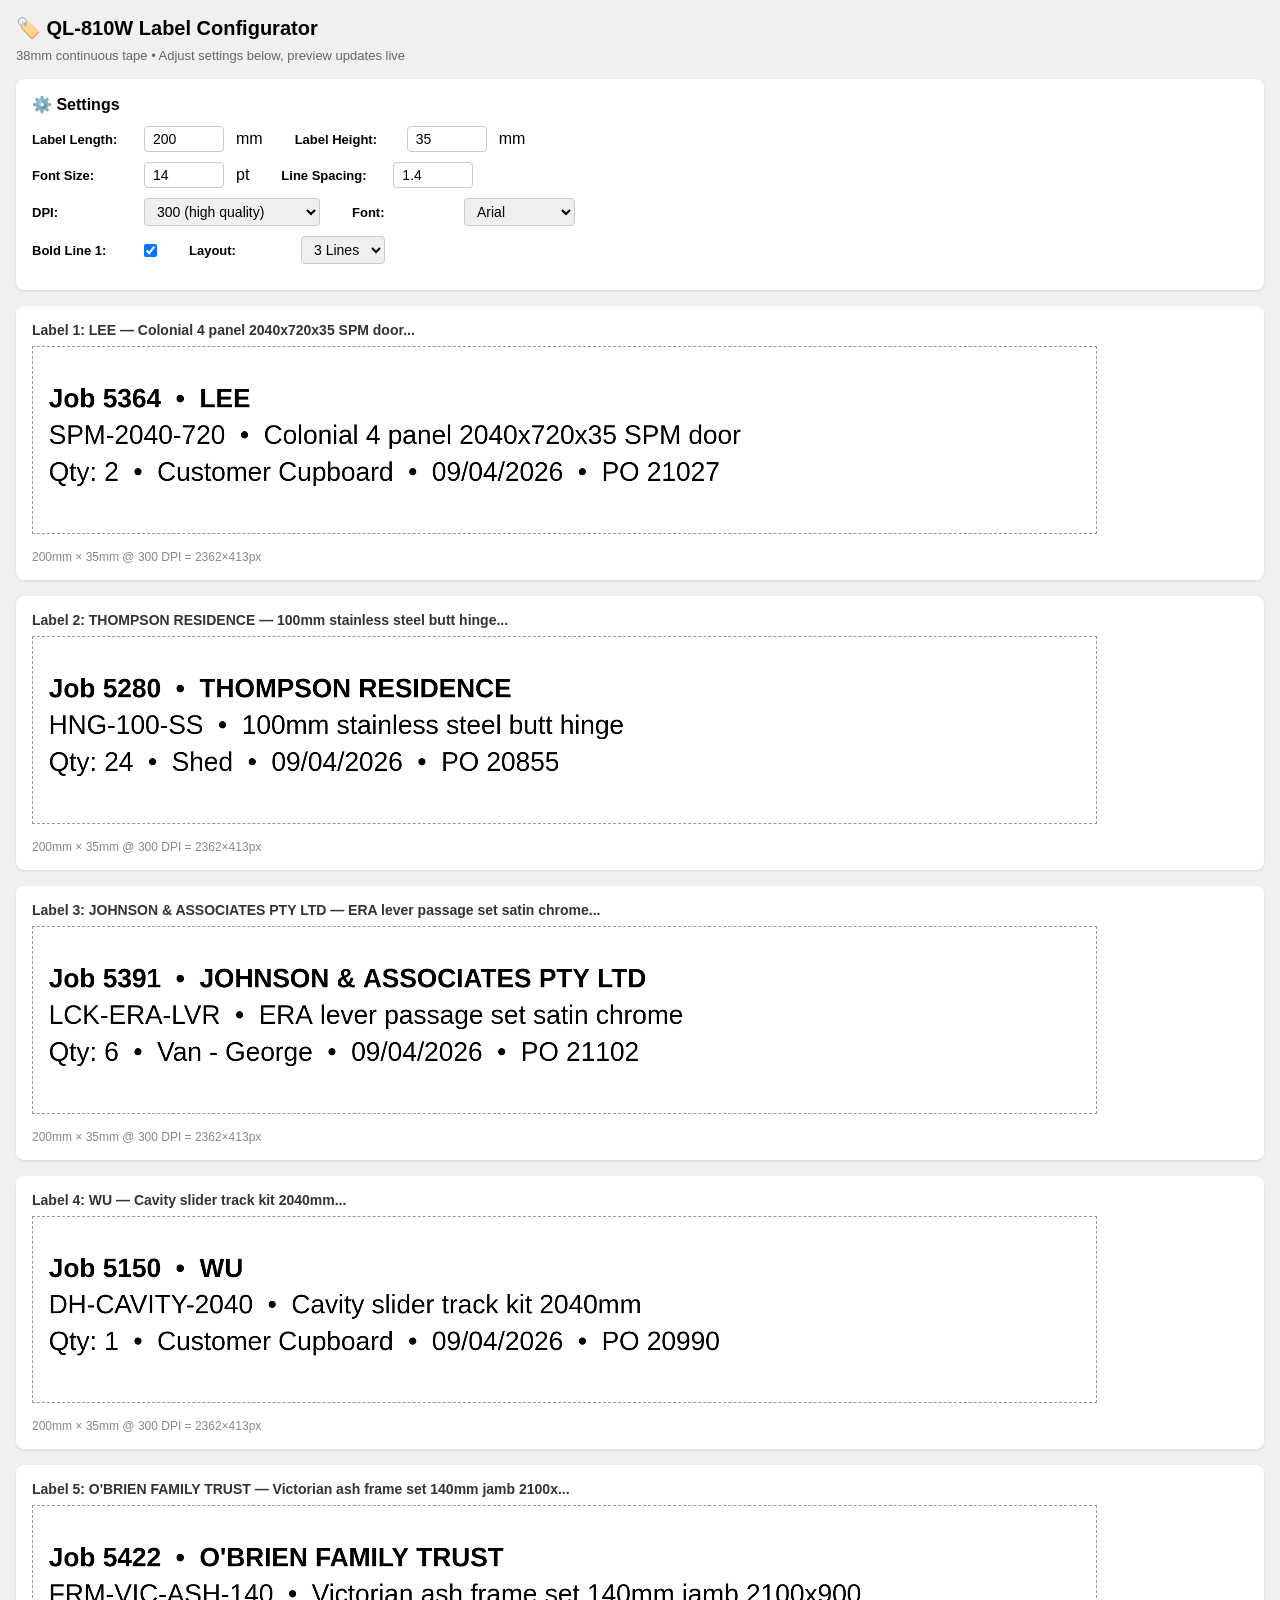
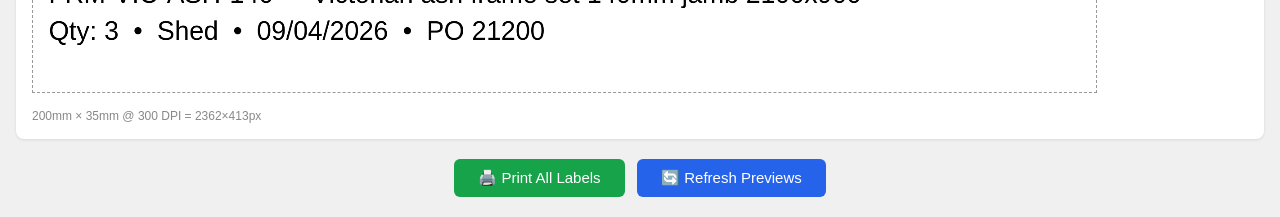
==== commit c7e35109: "Dynamic labels: auto-sizing text, vertical centering, 200x35mm, 5 sample labels" ====
--- a/test-label.html
+++ b/test-label.html
@@ -3,363 +3,266 @@
 <head>
 <meta charset="UTF-8">
 <meta name="viewport" content="width=device-width, initial-scale=1.0">
-<title>QL-810W Label Setup</title>
+<title>QL-810W Label Test</title>
 <style>
-  * { margin:0; padding:0; box-sizing:border-box; }
-  body { font-family:-apple-system,BlinkMacSystemFont,'Segoe UI',Arial,sans-serif; background:#f0f0f0; padding:12px; color:#333; }
-  h1 { font-size:18px; text-align:center; margin-bottom:2px; }
-  .sub { text-align:center; color:#888; font-size:12px; margin-bottom:12px; }
-  .card { background:#fff; border-radius:10px; padding:12px; margin-bottom:10px; }
-  .card h3 { font-size:14px; margin-bottom:8px; color:#2563eb; }
-  .row { display:flex; gap:8px; margin-bottom:8px; }
-  .row > div { flex:1; }
-  label { font-size:11px; font-weight:600; display:block; margin-bottom:3px; color:#555; }
-  select, input { width:100%; padding:8px; border-radius:6px; border:1px solid #ddd; font-size:14px; background:#fafafa; }
-  .preset-btn { display:inline-block; padding:6px 10px; margin:2px; border-radius:6px; border:1px solid #ddd; background:#f8f8f8; font-size:12px; cursor:pointer; }
-  .preset-btn.active { background:#2563eb; color:#fff; border-color:#2563eb; }
-  .canvas-wrap { text-align:center; background:#fffde8; border-radius:8px; padding:8px; margin:8px 0; overflow-x:auto; }
-  .canvas-wrap canvas { border:1px dashed #ccc; }
-  .print-btn { display:block; width:100%; padding:14px; border:none; border-radius:10px; background:#16a34a; color:#fff; font-size:16px; font-weight:600; cursor:pointer; margin-top:8px; }
-  .print-btn:active { background:#15803d; }
-  .info { background:#eff6ff; border-radius:8px; padding:10px; font-size:12px; color:#1e40af; margin-top:8px; line-height:1.5; }
-
-  /* Print: ONLY show the canvas image */
-  @media print {
-    body { background:none; padding:0; margin:0; }
-    body > *:not(#printArea) { display:none !important; }
-    #printArea { display:block !important; }
-    #printArea img { display:block; }
-    @page { margin:0; }
-    * { border:none !important; box-shadow:none !important; background:none !important; }
-  }
+* { box-sizing: border-box; margin: 0; padding: 0; }
+body { font-family: Arial, sans-serif; background: #f0f0f0; padding: 16px; }
+h1 { font-size: 20px; margin-bottom: 8px; }
+.info { font-size: 13px; color: #666; margin-bottom: 16px; }
+
+.controls { 
+  background: #fff; border-radius: 8px; padding: 16px; margin-bottom: 16px;
+  box-shadow: 0 1px 3px rgba(0,0,0,0.1);
+}
+.controls h2 { font-size: 16px; margin-bottom: 12px; }
+.control-row { display: flex; gap: 12px; flex-wrap: wrap; margin-bottom: 10px; align-items: center; }
+.control-row label { font-size: 13px; font-weight: bold; min-width: 100px; }
+.control-row input, .control-row select { font-size: 14px; padding: 4px 8px; border: 1px solid #ccc; border-radius: 4px; }
+.control-row input[type=number] { width: 80px; }
+
+.label-section {
+  background: #fff; border-radius: 8px; padding: 16px; margin-bottom: 16px;
+  box-shadow: 0 1px 3px rgba(0,0,0,0.1);
+}
+.label-section h3 { font-size: 14px; margin-bottom: 8px; color: #333; }
+.label-preview { 
+  border: 1px dashed #999; display: inline-block; margin-bottom: 8px;
+  background: #fff;
+}
+canvas { display: block; }
+
+.btn { 
+  background: #2563eb; color: #fff; border: none; padding: 10px 24px; 
+  border-radius: 6px; font-size: 15px; cursor: pointer; margin: 4px;
+}
+.btn:hover { background: #1d4ed8; }
+.btn.green { background: #16a34a; }
+.btn.green:hover { background: #15803d; }
+
+.sample-data { font-size: 12px; color: #888; margin-top: 4px; }
+
+@media print {
+  body { background: #fff; padding: 0; margin: 0; }
+  .controls, h1, .info, .btn-row, .sample-data, .no-print { display: none !important; }
+  .label-section { box-shadow: none; border: none; padding: 0; margin: 0; page-break-after: always; }
+  .label-section h3 { display: none; }
+  .label-preview { border: none; }
+  canvas { display: block; }
+  @page { margin: 0; padding: 0; }
+}
 </style>
 </head>
 <body>
 
-<h1>🏷️ QL-810W Label Setup</h1>
-<p class="sub">Tweak settings and reprint — no redeploy needed</p>
-
-<!-- PRESETS -->
-<div class="card">
-  <h3>Quick Presets</h3>
-  <div id="presets">
-    <span class="preset-btn active" onclick="applyPreset('horiz')">Horizontal Text (along length)</span>
-    <span class="preset-btn" onclick="applyPreset('vert')">Vertical (across width)</span>
-    <span class="preset-btn" onclick="applyPreset('large')">Large Font</span>
-    <span class="preset-btn" onclick="applyPreset('compact')">Compact</span>
+<h1>🏷️ QL-810W Label Configurator</h1>
+<p class="info">38mm continuous tape • Adjust settings below, preview updates live</p>
+
+<div class="controls">
+  <h2>⚙️ Settings</h2>
+  <div class="control-row">
+    <label>Label Length:</label>
+    <input type="number" id="labelLength" value="200" min="50" max="300" step="5"> mm
+    <label style="margin-left:20px">Label Height:</label>
+    <input type="number" id="labelHeight" value="35" min="20" max="38" step="1"> mm
+  </div>
+  <div class="control-row">
+    <label>Font Size:</label>
+    <input type="number" id="fontSize" value="14" min="8" max="28" step="1"> pt
+    <label style="margin-left:20px">Line Spacing:</label>
+    <input type="number" id="lineSpacing" value="1.4" min="1.0" max="2.0" step="0.1">
+  </div>
+  <div class="control-row">
+    <label>DPI:</label>
+    <select id="dpi">
+      <option value="203">203 (QL-810W native)</option>
+      <option value="300" selected>300 (high quality)</option>
+    </select>
+    <label style="margin-left:20px">Font:</label>
+    <select id="fontFamily">
+      <option value="Arial" selected>Arial</option>
+      <option value="Helvetica">Helvetica</option>
+      <option value="Verdana">Verdana</option>
+      <option value="monospace">Monospace</option>
+    </select>
+  </div>
+  <div class="control-row">
+    <label>Bold Line 1:</label>
+    <input type="checkbox" id="boldLine1" checked>
+    <label style="margin-left:20px">Layout:</label>
+    <select id="layoutMode">
+      <option value="2line">2 Lines</option>
+      <option value="3line" selected>3 Lines</option>
+    </select>
   </div>
 </div>
 
-<!-- SETTINGS -->
-<div class="card">
-  <h3>⚙️ Label Settings</h3>
-  <div class="row">
-    <div>
-      <label>Tape Width (mm)</label>
-      <input type="number" id="tapeW" value="38" min="12" max="62">
-    </div>
-    <div>
-      <label>Label Length (mm)</label>
-      <input type="number" id="labelL" value="90" min="30" max="150">
-    </div>
-  </div>
-  <div class="row">
-    <div>
-      <label>Line 1 Font (pt)</label>
-      <input type="number" id="font1" value="14" min="6" max="30">
-    </div>
-    <div>
-      <label>Line 2 Font (pt)</label>
-      <input type="number" id="font2" value="11" min="6" max="24">
-    </div>
-  </div>
-  <div class="row">
-    <div>
-      <label>Orientation</label>
-      <select id="orient">
-        <option value="horizontal" selected>Horizontal (text along length)</option>
-        <option value="vertical">Vertical (text across width)</option>
-      </select>
-    </div>
-    <div>
-      <label>DPI</label>
-      <select id="dpi">
-        <option value="203">203 (standard)</option>
-        <option value="300" selected>300 (QL-810W)</option>
-      </select>
-    </div>
-  </div>
-  <div class="row">
-    <div>
-      <label>Padding (mm)</label>
-      <input type="number" id="padMM" value="2" min="0" max="10" step="0.5">
-    </div>
-    <div>
-      <label>Line Spacing (mm)</label>
-      <input type="number" id="lineGap" value="1.5" min="0" max="10" step="0.5">
-    </div>
-  </div>
-  <div class="row">
-    <div>
-      <label>Line 1 Bold</label>
-      <select id="bold1"><option value="bold" selected>Bold</option><option value="normal">Normal</option></select>
-    </div>
-    <div>
-      <label>Line 2 Bold</label>
-      <select id="bold2"><option value="bold">Bold</option><option value="normal" selected>Normal</option></select>
-    </div>
-  </div>
+<div id="labels-container"></div>
+
+<div class="btn-row" style="text-align:center; margin-top:16px;">
+  <button class="btn green" onclick="printLabels()">🖨️ Print All Labels</button>
+  <button class="btn" onclick="renderAll()">🔄 Refresh Previews</button>
 </div>
 
-<!-- TEST DATA -->
-<div class="card">
-  <h3>📝 Test Label Content</h3>
-  <label>Line 1</label>
-  <input type="text" id="line1" value="Job 5364  LEE | COL-4PNL  Colonial 4 panel door">
-  <div style="height:6px"></div>
-  <label>Line 2</label>
-  <input type="text" id="line2" value="Qty: 2 · Customer Cupboard · 09/04/2026 · PO 21027">
-</div>
-
-<!-- PREVIEW -->
-<div class="card">
-  <h3>👁️ Preview</h3>
-  <div class="canvas-wrap">
-    <canvas id="preview"></canvas>
-  </div>
-  <p style="text-align:center;font-size:11px;color:#999;" id="dimInfo"></p>
-</div>
-
-<!-- PRINT -->
-<button class="print-btn" onclick="doPrint()">🖨️ Print Test Label</button>
-
-<div class="info">
-  <strong>How this works:</strong> The label is pre-rendered as an image (canvas), so the printer gets an image — not HTML text. 
-  This avoids CSS rotation issues. Tweak settings above and the preview updates live. When it looks right, hit Print.
-</div>
-
-<!-- Hidden print area — only this shows when printing -->
-<div id="printArea" style="display:none;"></div>
-
 <script>
-var DPM = 300 / 25.4; // dots per mm at 300 DPI
+// Sample data - different customer names, products, lengths
+const sampleItems = [
+  {
+    job: '5364', customer: 'LEE', partNumber: 'SPM-2040-720',
+    description: 'Colonial 4 panel 2040x720x35 SPM door',
+    qty: 2, storage: 'Customer Cupboard', po: '21027', date: '09/04/2026'
+  },
+  {
+    job: '5280', customer: 'THOMPSON RESIDENCE', partNumber: 'HNG-100-SS',
+    description: '100mm stainless steel butt hinge',
+    qty: 24, storage: 'Shed', po: '20855', date: '09/04/2026'
+  },
+  {
+    job: '5391', customer: 'JOHNSON & ASSOCIATES PTY LTD', partNumber: 'LCK-ERA-LVR',
+    description: 'ERA lever passage set satin chrome',
+    qty: 6, storage: 'Van - George', po: '21102', date: '09/04/2026'
+  },
+  {
+    job: '5150', customer: 'WU', partNumber: 'DH-CAVITY-2040',
+    description: 'Cavity slider track kit 2040mm',
+    qty: 1, storage: 'Customer Cupboard', po: '20990', date: '09/04/2026'
+  },
+  {
+    job: '5422', customer: 'O\'BRIEN FAMILY TRUST', partNumber: 'FRM-VIC-ASH-140',
+    description: 'Victorian ash frame set 140mm jamb 2100x900',
+    qty: 3, storage: 'Shed', po: '21200', date: '09/04/2026'
+  }
+];
 
 function getSettings() {
   return {
-    tapeW: parseFloat(document.getElementById('tapeW').value),
-    labelL: parseFloat(document.getElementById('labelL').value),
-    font1: parseFloat(document.getElementById('font1').value),
-    font2: parseFloat(document.getElementById('font2').value),
-    orient: document.getElementById('orient').value,
+    lengthMM: parseFloat(document.getElementById('labelLength').value),
+    heightMM: parseFloat(document.getElementById('labelHeight').value),
+    fontSize: parseFloat(document.getElementById('fontSize').value),
+    lineSpacing: parseFloat(document.getElementById('lineSpacing').value),
     dpi: parseInt(document.getElementById('dpi').value),
-    padMM: parseFloat(document.getElementById('padMM').value),
-    lineGap: parseFloat(document.getElementById('lineGap').value),
-    bold1: document.getElementById('bold1').value,
-    bold2: document.getElementById('bold2').value,
-    line1: document.getElementById('line1').value,
-    line2: document.getElementById('line2').value
+    fontFamily: document.getElementById('fontFamily').value,
+    boldLine1: document.getElementById('boldLine1').checked,
+    layout: document.getElementById('layoutMode').value
   };
 }
 
-function renderLabel(s, targetCanvas) {
-  var dpm = s.dpi / 25.4;
-  var pad = s.padMM * dpm;
-
-  if (s.orient === 'horizontal') {
-    // Canvas physical size = tape width (height) x label length (width)
-    // But we render onto a canvas where:
-    // - canvas width = labelL in pixels (this is the FEED direction = length)
-    // - canvas height = tapeW in pixels (this is the TAPE width = 38mm)
-    var cW = Math.round(s.labelL * dpm);
-    var cH = Math.round(s.tapeW * dpm);
-    targetCanvas.width = cW;
-    targetCanvas.height = cH;
-
-    var ctx = targetCanvas.getContext('2d');
-    ctx.fillStyle = '#fff';
-    ctx.fillRect(0, 0, cW, cH);
-    ctx.fillStyle = '#000';
-
-    // Font sizes: pt to pixels at DPI
-    var f1px = s.font1 * (s.dpi / 72);
-    var f2px = s.font2 * (s.dpi / 72);
-    var gap = s.lineGap * dpm;
-
-    // Line 1
-    ctx.font = s.bold1 + ' ' + f1px + 'px Arial, Helvetica, sans-serif';
-    var y1 = pad + f1px;
-    // Center vertically
-    var totalTextH = f1px + gap + f2px;
-    var startY = (cH - totalTextH) / 2 + f1px;
-    ctx.fillText(s.line1, pad, startY);
-
-    // Line 2
-    ctx.font = s.bold2 + ' ' + f2px + 'px Arial, Helvetica, sans-serif';
-    ctx.fillStyle = '#333';
-    ctx.fillText(s.line2, pad, startY + gap + f2px);
-
-    // For printing: the QL-810W tape is 38mm wide, feeds lengthwise.
-    // We need to OUTPUT an image that is 38mm wide x 90mm tall (portrait)
-    // with the text rotated 90° so it reads horizontally when label is turned.
-    // So we create a SECOND canvas that's tapeW x labelL and draw rotated.
-    return { printW: cH, printH: cW }; // swapped for print output
+function mmToPx(mm, dpi) {
+  return Math.round(mm * dpi / 25.4);
+}
+
+function formatLines(item, layout) {
+  if (layout === '3line') {
+    return [
+      `Job ${item.job}  •  ${item.customer}`,
+      `${item.partNumber}  •  ${item.description}`,
+      `Qty: ${item.qty}  •  ${item.storage}  •  ${item.date}  •  PO ${item.po}`
+    ];
   } else {
-    // Vertical: text across the 38mm width, simple
-    var cW = Math.round(s.tapeW * dpm);
-    var cH = Math.round(s.labelL * dpm);
-    targetCanvas.width = cW;
-    targetCanvas.height = cH;
-
-    var ctx = targetCanvas.getContext('2d');
-    ctx.fillStyle = '#fff';
-    ctx.fillRect(0, 0, cW, cH);
-    ctx.fillStyle = '#000';
-
-    var f1px = s.font1 * (s.dpi / 72);
-    var f2px = s.font2 * (s.dpi / 72);
-    var gap = s.lineGap * dpm;
-
-    ctx.font = s.bold1 + ' ' + f1px + 'px Arial, Helvetica, sans-serif';
-    ctx.fillText(s.line1, pad, pad + f1px);
-
-    ctx.font = s.bold2 + ' ' + f2px + 'px Arial, Helvetica, sans-serif';
-    ctx.fillStyle = '#333';
-    ctx.fillText(s.line2, pad, pad + f1px + gap + f2px);
-
-    return { printW: cW, printH: cH };
+    return [
+      `Job ${item.job} | ${item.customer} | ${item.partNumber} | ${item.description}`,
+      `Qty: ${item.qty} | ${item.storage} | ${item.date} | PO ${item.po}`
+    ];
   }
 }
 
-function createPrintImage(s) {
-  // For horizontal: render normally (wide x short), then rotate into a tall x narrow image
-  // For vertical: render directly as narrow x tall
-  if (s.orient === 'horizontal') {
-    var dpm = s.dpi / 25.4;
-    var pad = s.padMM * dpm;
-    var srcW = Math.round(s.labelL * dpm);  // 90mm = long
-    var srcH = Math.round(s.tapeW * dpm);   // 38mm = short
-
-    // Render text normally (left to right) on a wide canvas
-    var srcCanvas = document.createElement('canvas');
-    srcCanvas.width = srcW;
-    srcCanvas.height = srcH;
-    var sctx = srcCanvas.getContext('2d');
-    sctx.fillStyle = '#fff';
-    sctx.fillRect(0, 0, srcW, srcH);
-    sctx.fillStyle = '#000';
-
-    var f1px = s.font1 * (s.dpi / 72);
-    var f2px = s.font2 * (s.dpi / 72);
-    var gap = s.lineGap * dpm;
-    var totalTextH = f1px + gap + f2px;
-    var startY = (srcH - totalTextH) / 2 + f1px;
-
-    sctx.font = s.bold1 + ' ' + f1px + 'px Arial, Helvetica, sans-serif';
-    sctx.fillText(s.line1, pad, startY);
-    sctx.font = s.bold2 + ' ' + f2px + 'px Arial, Helvetica, sans-serif';
-    sctx.fillStyle = '#333';
-    sctx.fillText(s.line2, pad, startY + gap + f2px);
-
-    // Now rotate 90° CW into print canvas (38mm wide x 90mm tall)
-    var pCanvas = document.createElement('canvas');
-    pCanvas.width = srcH;   // 38mm
-    pCanvas.height = srcW;  // 90mm
-    var pctx = pCanvas.getContext('2d');
-    pctx.translate(srcH, 0);
-    pctx.rotate(Math.PI / 2);
-    pctx.drawImage(srcCanvas, 0, 0);
-
-    return pCanvas.toDataURL('image/png');
-  } else {
-    // Vertical: print as-is
-    var c = document.createElement('canvas');
-    renderLabel(s, c);
-    return c.toDataURL('image/png');
+function renderLabel(canvas, item, settings) {
+  const { lengthMM, heightMM, fontSize, lineSpacing, dpi, fontFamily, boldLine1, layout } = settings;
+  
+  const W = mmToPx(lengthMM, dpi);
+  const H = mmToPx(heightMM, dpi);
+  
+  canvas.width = W;
+  canvas.height = H;
+  
+  // Scale for display (show at ~50% size for screen)
+  const displayScale = 0.45;
+  canvas.style.width = (W * displayScale) + 'px';
+  canvas.style.height = (H * displayScale) + 'px';
+  
+  const ctx = canvas.getContext('2d');
+  ctx.fillStyle = '#ffffff';
+  ctx.fillRect(0, 0, W, H);
+  
+  const lines = formatLines(item, layout);
+  const scaledFontSize = fontSize * (dpi / 72); // Convert pt to px at DPI
+  const lineH = scaledFontSize * lineSpacing;
+  
+  // Calculate total text block height
+  const totalTextH = lines.length * lineH;
+  
+  // Vertically center
+  const startY = (H - totalTextH) / 2 + scaledFontSize * 0.85;
+  
+  const padX = mmToPx(3, dpi); // 3mm left/right padding
+  
+  ctx.fillStyle = '#000000';
+  ctx.textBaseline = 'alphabetic';
+  
+  for (let i = 0; i < lines.length; i++) {
+    const isBold = (i === 0 && boldLine1);
+    const weight = isBold ? 'bold' : 'normal';
+    let currentFontSize = scaledFontSize;
+    
+    // Auto-shrink if text is too wide
+    ctx.font = `${weight} ${currentFontSize}px ${fontFamily}`;
+    let textW = ctx.measureText(lines[i]).width;
+    const maxW = W - (padX * 2);
+    
+    if (textW > maxW) {
+      currentFontSize = currentFontSize * (maxW / textW) * 0.98;
+      ctx.font = `${weight} ${currentFontSize}px ${fontFamily}`;
+    }
+    
+    const y = startY + (i * lineH);
+    ctx.fillText(lines[i], padX, y);
   }
-}
-
-function updatePreview() {
-  var s = getSettings();
-  var canvas = document.getElementById('preview');
-  renderLabel(s, canvas);
-
-  // Scale preview for screen (show at ~2x for readability)
-  var dpm = s.dpi / 25.4;
-  var physW = canvas.width / dpm;
-  var physH = canvas.height / dpm;
-  // Display at 3px per mm for screen
-  var screenScale = 3;
-  canvas.style.width = (physW * screenScale) + 'px';
-  canvas.style.height = (physH * screenScale) + 'px';
-
-  document.getElementById('dimInfo').textContent =
-    'Physical: ' + physW.toFixed(1) + 'mm × ' + physH.toFixed(1) + 'mm (' +
-    canvas.width + ' × ' + canvas.height + 'px @ ' + s.dpi + 'dpi)' +
-    (s.orient === 'horizontal' ? ' — rotated 90° for print' : '');
-}
-
-function doPrint() {
-  var s = getSettings();
-  var imgData = createPrintImage(s);
-  var pa = document.getElementById('printArea');
-
-  // Calculate print dimensions in mm
-  var printWmm, printHmm;
-  if (s.orient === 'horizontal') {
-    printWmm = s.tapeW;  // 38mm
-    printHmm = s.labelL; // 90mm
-  } else {
-    printWmm = s.tapeW;
-    printHmm = s.labelL;
-  }
-
-  pa.innerHTML = '<img src="' + imgData + '" style="width:' + printWmm + 'mm;height:' + printHmm + 'mm;display:block;margin:0;padding:0;">';
-
-  // Inject dynamic page size
-  var ps = document.getElementById('dynPage');
-  if (!ps) { ps = document.createElement('style'); ps.id = 'dynPage'; document.head.appendChild(ps); }
-  ps.textContent = '@page{size:' + printWmm + 'mm ' + printHmm + 'mm;margin:0;}';
-
-  pa.style.display = 'block';
-  setTimeout(function() { window.print(); }, 400);
-}
-
-function applyPreset(name) {
-  document.querySelectorAll('.preset-btn').forEach(function(b) { b.classList.remove('active'); });
-  event.target.classList.add('active');
-
-  if (name === 'horiz') {
-    document.getElementById('orient').value = 'horizontal';
-    document.getElementById('font1').value = '14';
-    document.getElementById('font2').value = '11';
-    document.getElementById('labelL').value = '90';
-  } else if (name === 'vert') {
-    document.getElementById('orient').value = 'vertical';
-    document.getElementById('font1').value = '9';
-    document.getElementById('font2').value = '7';
-    document.getElementById('labelL').value = '50';
-  } else if (name === 'large') {
-    document.getElementById('orient').value = 'horizontal';
-    document.getElementById('font1').value = '18';
-    document.getElementById('font2').value = '13';
-    document.getElementById('labelL').value = '100';
-  } else if (name === 'compact') {
-    document.getElementById('orient').value = 'horizontal';
-    document.getElementById('font1').value = '11';
-    document.getElementById('font2').value = '9';
-    document.getElementById('labelL').value = '70';
-  }
-  updatePreview();
-}
-
-// Live update on any change
-document.querySelectorAll('input,select').forEach(function(el) {
-  el.addEventListener('input', updatePreview);
-  el.addEventListener('change', updatePreview);
+  
+  return canvas;
+}
+
+function renderAll() {
+  const settings = getSettings();
+  const container = document.getElementById('labels-container');
+  container.innerHTML = '';
+  
+  sampleItems.forEach((item, idx) => {
+    const section = document.createElement('div');
+    section.className = 'label-section';
+    
+    const title = document.createElement('h3');
+    title.textContent = `Label ${idx + 1}: ${item.customer} — ${item.description.substring(0, 40)}...`;
+    title.className = 'no-print';
+    section.appendChild(title);
+    
+    const preview = document.createElement('div');
+    preview.className = 'label-preview';
+    
+    const canvas = document.createElement('canvas');
+    renderLabel(canvas, item, settings);
+    preview.appendChild(canvas);
+    section.appendChild(preview);
+    
+    const info = document.createElement('div');
+    info.className = 'sample-data';
+    info.textContent = `${settings.lengthMM}mm × ${settings.heightMM}mm @ ${settings.dpi} DPI = ${canvas.width}×${canvas.height}px`;
+    section.appendChild(info);
+    
+    container.appendChild(section);
+  });
+}
+
+function printLabels() {
+  window.print();
+}
+
+// Auto-render on setting change
+document.querySelectorAll('.controls input, .controls select').forEach(el => {
+  el.addEventListener('change', renderAll);
+  el.addEventListener('input', renderAll);
 });
 
 // Initial render
-updatePreview();
+renderAll();
 </script>
 </body>
 </html>
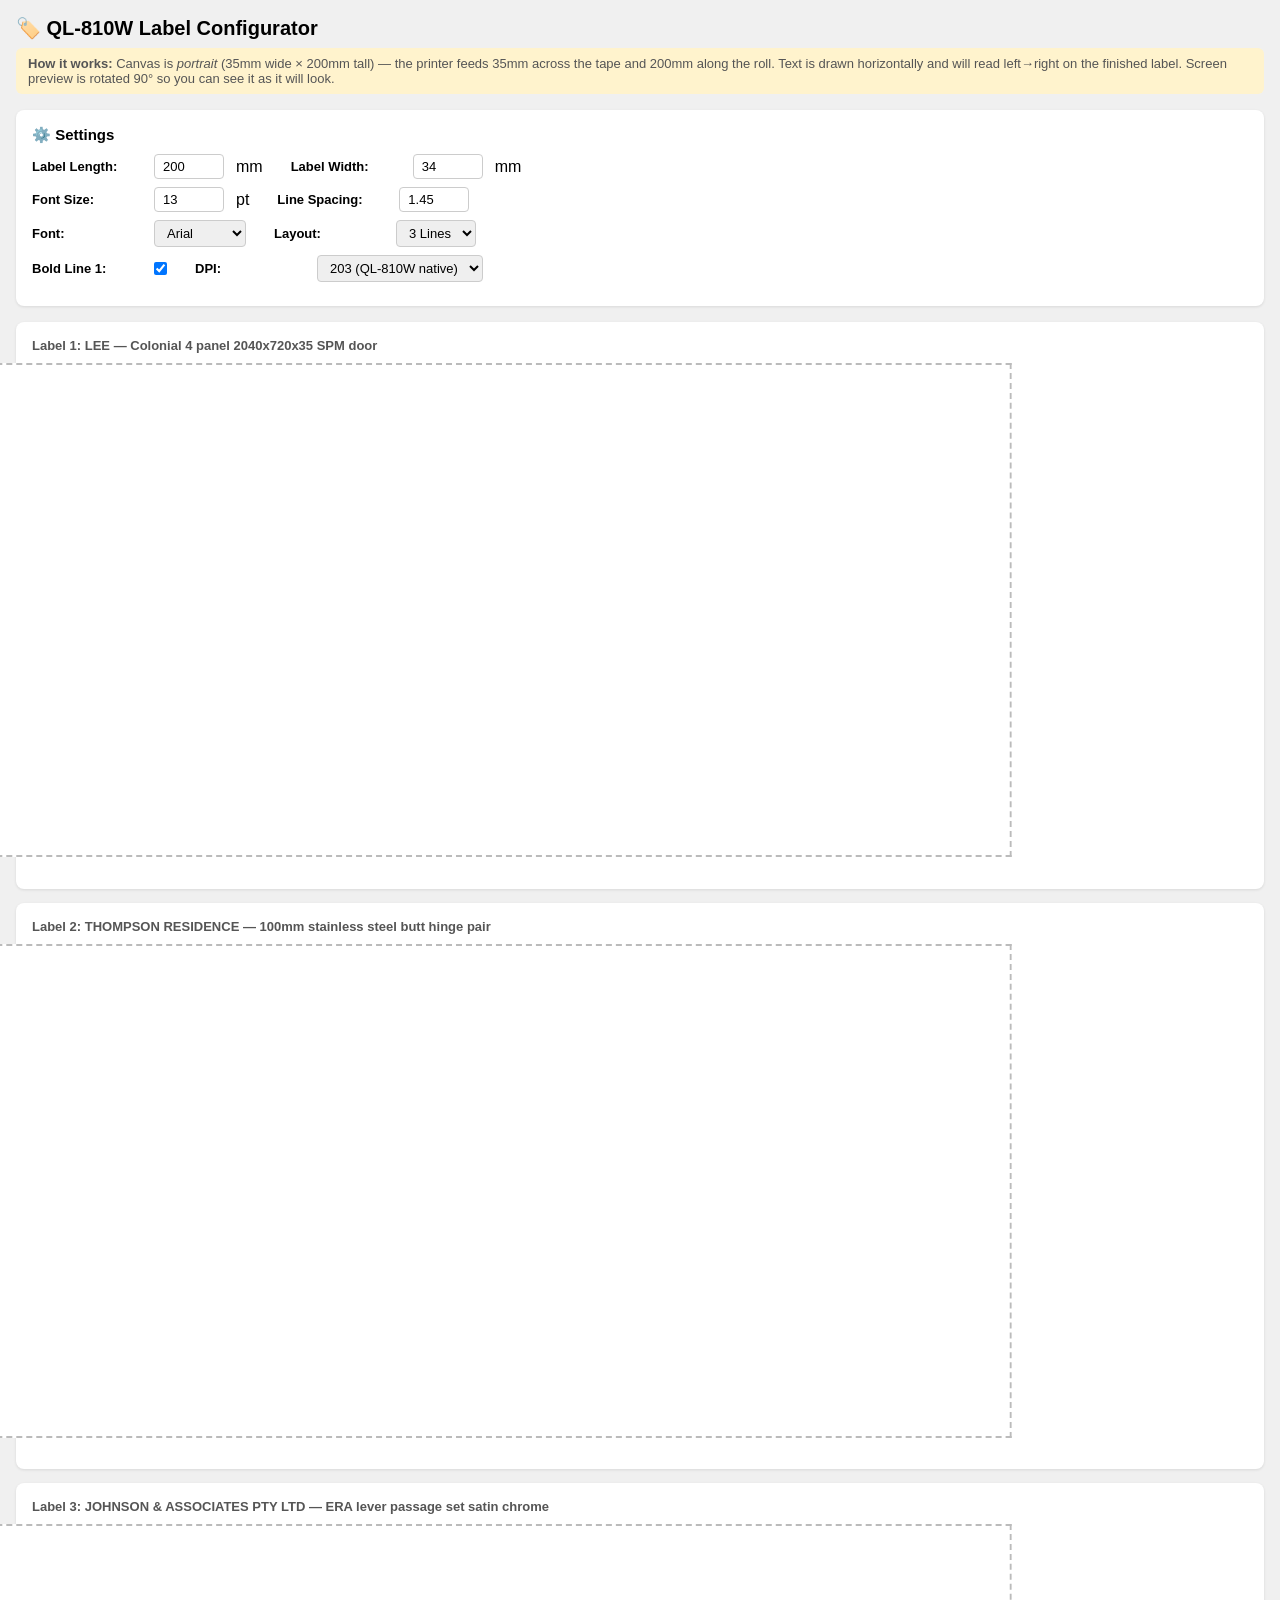
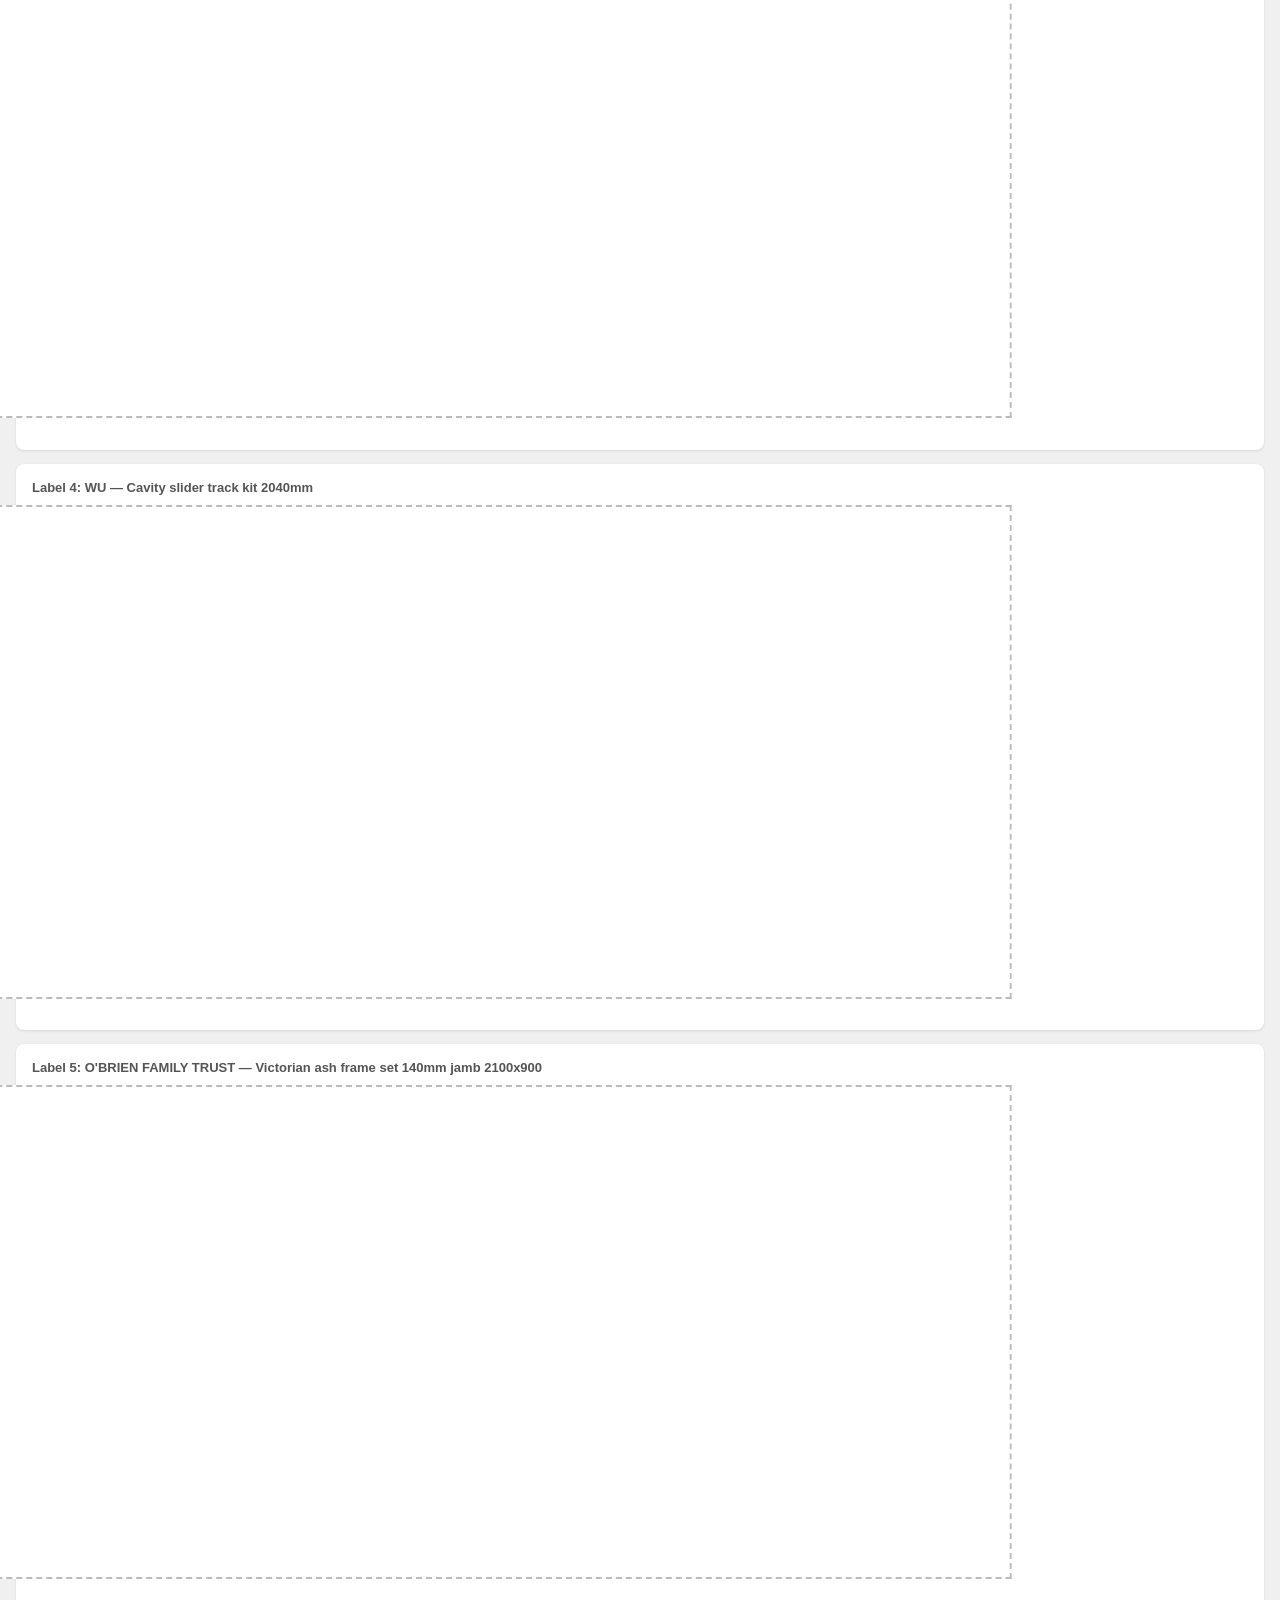
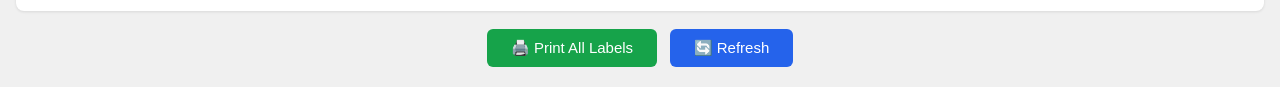
==== commit 7449b9f1: "Fix label orientation: portrait canvas, correct feed direction" ====
--- a/test-label.html
+++ b/test-label.html
@@ -8,135 +8,141 @@
 * { box-sizing: border-box; margin: 0; padding: 0; }
 body { font-family: Arial, sans-serif; background: #f0f0f0; padding: 16px; }
 h1 { font-size: 20px; margin-bottom: 8px; }
-.info { font-size: 13px; color: #666; margin-bottom: 16px; }
-
-.controls { 
+.info { font-size: 13px; color: #555; margin-bottom: 16px; background:#fff3cd; padding:8px 12px; border-radius:6px; }
+
+.controls {
   background: #fff; border-radius: 8px; padding: 16px; margin-bottom: 16px;
   box-shadow: 0 1px 3px rgba(0,0,0,0.1);
 }
-.controls h2 { font-size: 16px; margin-bottom: 12px; }
-.control-row { display: flex; gap: 12px; flex-wrap: wrap; margin-bottom: 10px; align-items: center; }
-.control-row label { font-size: 13px; font-weight: bold; min-width: 100px; }
-.control-row input, .control-row select { font-size: 14px; padding: 4px 8px; border: 1px solid #ccc; border-radius: 4px; }
-.control-row input[type=number] { width: 80px; }
-
-.label-section {
-  background: #fff; border-radius: 8px; padding: 16px; margin-bottom: 16px;
+.controls h2 { font-size: 15px; margin-bottom: 10px; }
+.crow { display: flex; gap: 12px; flex-wrap: wrap; margin-bottom: 8px; align-items: center; }
+.crow label { font-size: 13px; font-weight: bold; min-width: 110px; }
+.crow input, .crow select { font-size: 13px; padding: 4px 8px; border: 1px solid #ccc; border-radius: 4px; }
+.crow input[type=number] { width: 70px; }
+
+/* Screen preview: rotate canvas 90° so it looks horizontal to human eye */
+.label-wrap {
+  display: inline-block;
+  margin-bottom: 20px;
+}
+.label-preview {
+  display: inline-block;
+  border: 2px dashed #bbb;
+  background: #fff;
+  /* We rotate the portrait canvas so it looks horizontal on screen */
+  transform: rotate(90deg);
+  transform-origin: top left;
+}
+.label-outer {
+  /* container sized for the rotated canvas */
+  margin-bottom: 12px;
+  position: relative;
+}
+
+.section {
+  background: #fff; border-radius: 8px; padding: 16px; margin-bottom: 14px;
   box-shadow: 0 1px 3px rgba(0,0,0,0.1);
 }
-.label-section h3 { font-size: 14px; margin-bottom: 8px; color: #333; }
-.label-preview { 
-  border: 1px dashed #999; display: inline-block; margin-bottom: 8px;
-  background: #fff;
-}
-canvas { display: block; }
-
-.btn { 
-  background: #2563eb; color: #fff; border: none; padding: 10px 24px; 
-  border-radius: 6px; font-size: 15px; cursor: pointer; margin: 4px;
-}
-.btn:hover { background: #1d4ed8; }
-.btn.green { background: #16a34a; }
-.btn.green:hover { background: #15803d; }
-
-.sample-data { font-size: 12px; color: #888; margin-top: 4px; }
-
+.section h3 { font-size: 13px; color: #555; margin-bottom: 10px; }
+
+.btn { background:#2563eb; color:#fff; border:none; padding:10px 24px; border-radius:6px; font-size:15px; cursor:pointer; margin:4px; }
+.btn:hover { background:#1d4ed8; }
+.btn.green { background:#16a34a; }
+.btn.green:hover { background:#15803d; }
+
+/* ===================== PRINT STYLES ===================== */
 @media print {
+  /* Portrait page matching canvas exactly */
+  @page {
+    size: 35mm 200mm portrait;
+    margin: 0;
+  }
   body { background: #fff; padding: 0; margin: 0; }
-  .controls, h1, .info, .btn-row, .sample-data, .no-print { display: none !important; }
-  .label-section { box-shadow: none; border: none; padding: 0; margin: 0; page-break-after: always; }
-  .label-section h3 { display: none; }
-  .label-preview { border: none; }
-  canvas { display: block; }
-  @page { margin: 0; padding: 0; }
+  .controls, h1, .info, .btn-row, .section h3, .no-print { display: none !important; }
+  .section {
+    box-shadow: none; border: none; padding: 0; margin: 0;
+    page-break-after: always;
+    display: block;
+  }
+  /* Remove the screen rotation for print */
+  .label-preview {
+    transform: none !important;
+    border: none !important;
+    display: block;
+  }
+  .label-outer, .label-wrap {
+    transform: none !important;
+    display: block;
+  }
+  canvas { display: block; width: 100% !important; height: auto !important; }
 }
 </style>
 </head>
 <body>
 
 <h1>🏷️ QL-810W Label Configurator</h1>
-<p class="info">38mm continuous tape • Adjust settings below, preview updates live</p>
+<div class="info">
+  <strong>How it works:</strong> Canvas is <em>portrait</em> (35mm wide × 200mm tall) — the printer feeds 35mm across the tape and 200mm along the roll. Text is drawn horizontally and will read left→right on the finished label. Screen preview is rotated 90° so you can see it as it will look.
+</div>
 
 <div class="controls">
   <h2>⚙️ Settings</h2>
-  <div class="control-row">
+  <div class="crow">
     <label>Label Length:</label>
-    <input type="number" id="labelLength" value="200" min="50" max="300" step="5"> mm
-    <label style="margin-left:20px">Label Height:</label>
-    <input type="number" id="labelHeight" value="35" min="20" max="38" step="1"> mm
-  </div>
-  <div class="control-row">
+    <input type="number" id="labelLength" value="200" min="80" max="350" step="5"> mm
+    <label style="margin-left:16px">Label Width:</label>
+    <input type="number" id="labelWidth" value="34" min="20" max="38" step="1"> mm
+  </div>
+  <div class="crow">
     <label>Font Size:</label>
-    <input type="number" id="fontSize" value="14" min="8" max="28" step="1"> pt
-    <label style="margin-left:20px">Line Spacing:</label>
-    <input type="number" id="lineSpacing" value="1.4" min="1.0" max="2.0" step="0.1">
-  </div>
-  <div class="control-row">
-    <label>DPI:</label>
-    <select id="dpi">
-      <option value="203">203 (QL-810W native)</option>
-      <option value="300" selected>300 (high quality)</option>
-    </select>
-    <label style="margin-left:20px">Font:</label>
+    <input type="number" id="fontSize" value="13" min="7" max="22" step="0.5"> pt
+    <label style="margin-left:16px">Line Spacing:</label>
+    <input type="number" id="lineSpacing" value="1.45" min="1.0" max="2.2" step="0.05">
+  </div>
+  <div class="crow">
+    <label>Font:</label>
     <select id="fontFamily">
       <option value="Arial" selected>Arial</option>
       <option value="Helvetica">Helvetica</option>
       <option value="Verdana">Verdana</option>
-      <option value="monospace">Monospace</option>
     </select>
-  </div>
-  <div class="control-row">
+    <label style="margin-left:16px">Layout:</label>
+    <select id="layoutMode">
+      <option value="3line" selected>3 Lines</option>
+      <option value="2line">2 Lines</option>
+    </select>
+  </div>
+  <div class="crow">
     <label>Bold Line 1:</label>
     <input type="checkbox" id="boldLine1" checked>
-    <label style="margin-left:20px">Layout:</label>
-    <select id="layoutMode">
-      <option value="2line">2 Lines</option>
-      <option value="3line" selected>3 Lines</option>
+    <label style="margin-left:16px">DPI:</label>
+    <select id="dpi">
+      <option value="203" selected>203 (QL-810W native)</option>
+      <option value="300">300</option>
     </select>
   </div>
 </div>
 
 <div id="labels-container"></div>
 
-<div class="btn-row" style="text-align:center; margin-top:16px;">
-  <button class="btn green" onclick="printLabels()">🖨️ Print All Labels</button>
-  <button class="btn" onclick="renderAll()">🔄 Refresh Previews</button>
+<div class="btn-row no-print" style="text-align:center; margin-top:12px;">
+  <button class="btn green" onclick="window.print()">🖨️ Print All Labels</button>
+  <button class="btn" onclick="renderAll()">🔄 Refresh</button>
 </div>
 
 <script>
-// Sample data - different customer names, products, lengths
 const sampleItems = [
-  {
-    job: '5364', customer: 'LEE', partNumber: 'SPM-2040-720',
-    description: 'Colonial 4 panel 2040x720x35 SPM door',
-    qty: 2, storage: 'Customer Cupboard', po: '21027', date: '09/04/2026'
-  },
-  {
-    job: '5280', customer: 'THOMPSON RESIDENCE', partNumber: 'HNG-100-SS',
-    description: '100mm stainless steel butt hinge',
-    qty: 24, storage: 'Shed', po: '20855', date: '09/04/2026'
-  },
-  {
-    job: '5391', customer: 'JOHNSON & ASSOCIATES PTY LTD', partNumber: 'LCK-ERA-LVR',
-    description: 'ERA lever passage set satin chrome',
-    qty: 6, storage: 'Van - George', po: '21102', date: '09/04/2026'
-  },
-  {
-    job: '5150', customer: 'WU', partNumber: 'DH-CAVITY-2040',
-    description: 'Cavity slider track kit 2040mm',
-    qty: 1, storage: 'Customer Cupboard', po: '20990', date: '09/04/2026'
-  },
-  {
-    job: '5422', customer: 'O\'BRIEN FAMILY TRUST', partNumber: 'FRM-VIC-ASH-140',
-    description: 'Victorian ash frame set 140mm jamb 2100x900',
-    qty: 3, storage: 'Shed', po: '21200', date: '09/04/2026'
-  }
+  { job:'5364', customer:'LEE', partNumber:'SPM-2040-720', description:'Colonial 4 panel 2040x720x35 SPM door', qty:2, storage:'Customer Cupboard', po:'21027', date:'09/04/2026' },
+  { job:'5280', customer:'THOMPSON RESIDENCE', partNumber:'HNG-100-SS', description:'100mm stainless steel butt hinge pair', qty:24, storage:'Shed', po:'20855', date:'09/04/2026' },
+  { job:'5391', customer:'JOHNSON & ASSOCIATES PTY LTD', partNumber:'LCK-ERA-LVR', description:'ERA lever passage set satin chrome', qty:6, storage:'Van - George', po:'21102', date:'09/04/2026' },
+  { job:'5150', customer:'WU', partNumber:'DH-CAV-2040', description:'Cavity slider track kit 2040mm', qty:1, storage:'Customer Cupboard', po:'20990', date:'09/04/2026' },
+  { job:'5422', customer:"O'BRIEN FAMILY TRUST", partNumber:'FRM-ASH-140', description:'Victorian ash frame set 140mm jamb 2100x900', qty:3, storage:'Shed', po:'21200', date:'09/04/2026' }
 ];
 
 function getSettings() {
   return {
     lengthMM: parseFloat(document.getElementById('labelLength').value),
-    heightMM: parseFloat(document.getElementById('labelHeight').value),
+    widthMM:  parseFloat(document.getElementById('labelWidth').value),
     fontSize: parseFloat(document.getElementById('fontSize').value),
     lineSpacing: parseFloat(document.getElementById('lineSpacing').value),
     dpi: parseInt(document.getElementById('dpi').value),
@@ -146,9 +152,7 @@
   };
 }
 
-function mmToPx(mm, dpi) {
-  return Math.round(mm * dpi / 25.4);
-}
+function mmToPx(mm, dpi) { return Math.round(mm * dpi / 25.4); }
 
 function formatLines(item, layout) {
   if (layout === '3line') {
@@ -159,109 +163,104 @@
     ];
   } else {
     return [
-      `Job ${item.job} | ${item.customer} | ${item.partNumber} | ${item.description}`,
-      `Qty: ${item.qty} | ${item.storage} | ${item.date} | PO ${item.po}`
+      `Job ${item.job} | ${item.customer} | ${item.partNumber}`,
+      `${item.description} | Qty:${item.qty} | ${item.storage} | ${item.date} | PO ${item.po}`
     ];
   }
 }
 
-function renderLabel(canvas, item, settings) {
-  const { lengthMM, heightMM, fontSize, lineSpacing, dpi, fontFamily, boldLine1, layout } = settings;
-  
-  const W = mmToPx(lengthMM, dpi);
-  const H = mmToPx(heightMM, dpi);
-  
-  canvas.width = W;
+function renderLabel(canvas, item, s) {
+  // PORTRAIT canvas: W = tape width, H = tape feed length
+  const W = mmToPx(s.widthMM, s.dpi);   // 34mm across tape
+  const H = mmToPx(s.lengthMM, s.dpi);  // 200mm along feed
+
+  canvas.width  = W;
   canvas.height = H;
-  
-  // Scale for display (show at ~50% size for screen)
-  const displayScale = 0.45;
-  canvas.style.width = (W * displayScale) + 'px';
-  canvas.style.height = (H * displayScale) + 'px';
-  
+
+  // Screen display: rotated 90deg via CSS, so show at scale
+  const scale = 1.8;  // px per canvas-px for screen
+  canvas.style.width  = (W * scale) + 'px';
+  canvas.style.height = (H * scale) + 'px';
+
   const ctx = canvas.getContext('2d');
   ctx.fillStyle = '#ffffff';
   ctx.fillRect(0, 0, W, H);
-  
-  const lines = formatLines(item, layout);
-  const scaledFontSize = fontSize * (dpi / 72); // Convert pt to px at DPI
-  const lineH = scaledFontSize * lineSpacing;
-  
-  // Calculate total text block height
-  const totalTextH = lines.length * lineH;
-  
-  // Vertically center
-  const startY = (H - totalTextH) / 2 + scaledFontSize * 0.85;
-  
-  const padX = mmToPx(3, dpi); // 3mm left/right padding
-  
-  ctx.fillStyle = '#000000';
+
+  const lines = formatLines(item, s.layout);
+  const scaledFS = s.fontSize * (s.dpi / 72);
+  const lineH = scaledFS * s.lineSpacing;
+  const totalH = lines.length * lineH;
+
+  // Vertically center within H (label height = feed direction = H on portrait canvas)
+  const startY = (H - totalH) / 2 + scaledFS * 0.88;
+  const padX = mmToPx(1.5, s.dpi);
+  const maxW = W - padX * 2;
+
+  ctx.fillStyle = '#000';
   ctx.textBaseline = 'alphabetic';
-  
-  for (let i = 0; i < lines.length; i++) {
-    const isBold = (i === 0 && boldLine1);
-    const weight = isBold ? 'bold' : 'normal';
-    let currentFontSize = scaledFontSize;
-    
-    // Auto-shrink if text is too wide
-    ctx.font = `${weight} ${currentFontSize}px ${fontFamily}`;
-    let textW = ctx.measureText(lines[i]).width;
-    const maxW = W - (padX * 2);
-    
-    if (textW > maxW) {
-      currentFontSize = currentFontSize * (maxW / textW) * 0.98;
-      ctx.font = `${weight} ${currentFontSize}px ${fontFamily}`;
+
+  lines.forEach((line, i) => {
+    const bold = (i === 0 && s.boldLine1);
+    let fs = scaledFS;
+    ctx.font = `${bold ? 'bold' : 'normal'} ${fs}px ${s.fontFamily}`;
+
+    // Auto-shrink to fit width
+    let tw = ctx.measureText(line).width;
+    if (tw > maxW) {
+      fs = fs * (maxW / tw) * 0.97;
+      ctx.font = `${bold ? 'bold' : 'normal'} ${fs}px ${s.fontFamily}`;
     }
-    
-    const y = startY + (i * lineH);
-    ctx.fillText(lines[i], padX, y);
-  }
-  
-  return canvas;
+
+    ctx.fillText(line, padX, startY + i * lineH);
+  });
 }
 
 function renderAll() {
-  const settings = getSettings();
+  const s = getSettings();
   const container = document.getElementById('labels-container');
   container.innerHTML = '';
-  
+
   sampleItems.forEach((item, idx) => {
     const section = document.createElement('div');
-    section.className = 'label-section';
-    
-    const title = document.createElement('h3');
-    title.textContent = `Label ${idx + 1}: ${item.customer} — ${item.description.substring(0, 40)}...`;
-    title.className = 'no-print';
-    section.appendChild(title);
-    
+    section.className = 'section';
+
+    const h3 = document.createElement('h3');
+    h3.className = 'no-print';
+    h3.textContent = `Label ${idx+1}: ${item.customer} — ${item.description.substring(0,45)}`;
+    section.appendChild(h3);
+
+    const canvas = document.createElement('canvas');
+    renderLabel(canvas, item, s);
+
+    // The canvas is portrait (narrow-tall).
+    // Wrap it so the CSS rotate looks right on screen.
+    const outer = document.createElement('div');
+    outer.className = 'label-outer';
+    outer.style.height = (canvas.width * 1.8 + 8) + 'px';  // rotated: canvas W becomes display H
+    outer.style.width  = (canvas.height * 1.8 + 8) + 'px'; // rotated: canvas H becomes display W
+
     const preview = document.createElement('div');
     preview.className = 'label-preview';
-    
-    const canvas = document.createElement('canvas');
-    renderLabel(canvas, item, settings);
+    // Rotate so landscape on screen
+    preview.style.transform = 'rotate(90deg)';
+    preview.style.transformOrigin = '0 0';
+    preview.style.position = 'absolute';
+    preview.style.top = '0';
+    preview.style.left = (canvas.width * 1.8) + 'px';
+    preview.style.transform = `rotate(90deg) translateY(-${canvas.width * 1.8}px)`;
+
     preview.appendChild(canvas);
-    section.appendChild(preview);
-    
-    const info = document.createElement('div');
-    info.className = 'sample-data';
-    info.textContent = `${settings.lengthMM}mm × ${settings.heightMM}mm @ ${settings.dpi} DPI = ${canvas.width}×${canvas.height}px`;
-    section.appendChild(info);
-    
+    outer.appendChild(preview);
+    section.appendChild(outer);
     container.appendChild(section);
   });
 }
 
-function printLabels() {
-  window.print();
-}
-
-// Auto-render on setting change
 document.querySelectorAll('.controls input, .controls select').forEach(el => {
   el.addEventListener('change', renderAll);
   el.addEventListener('input', renderAll);
 });
 
-// Initial render
 renderAll();
 </script>
 </body>
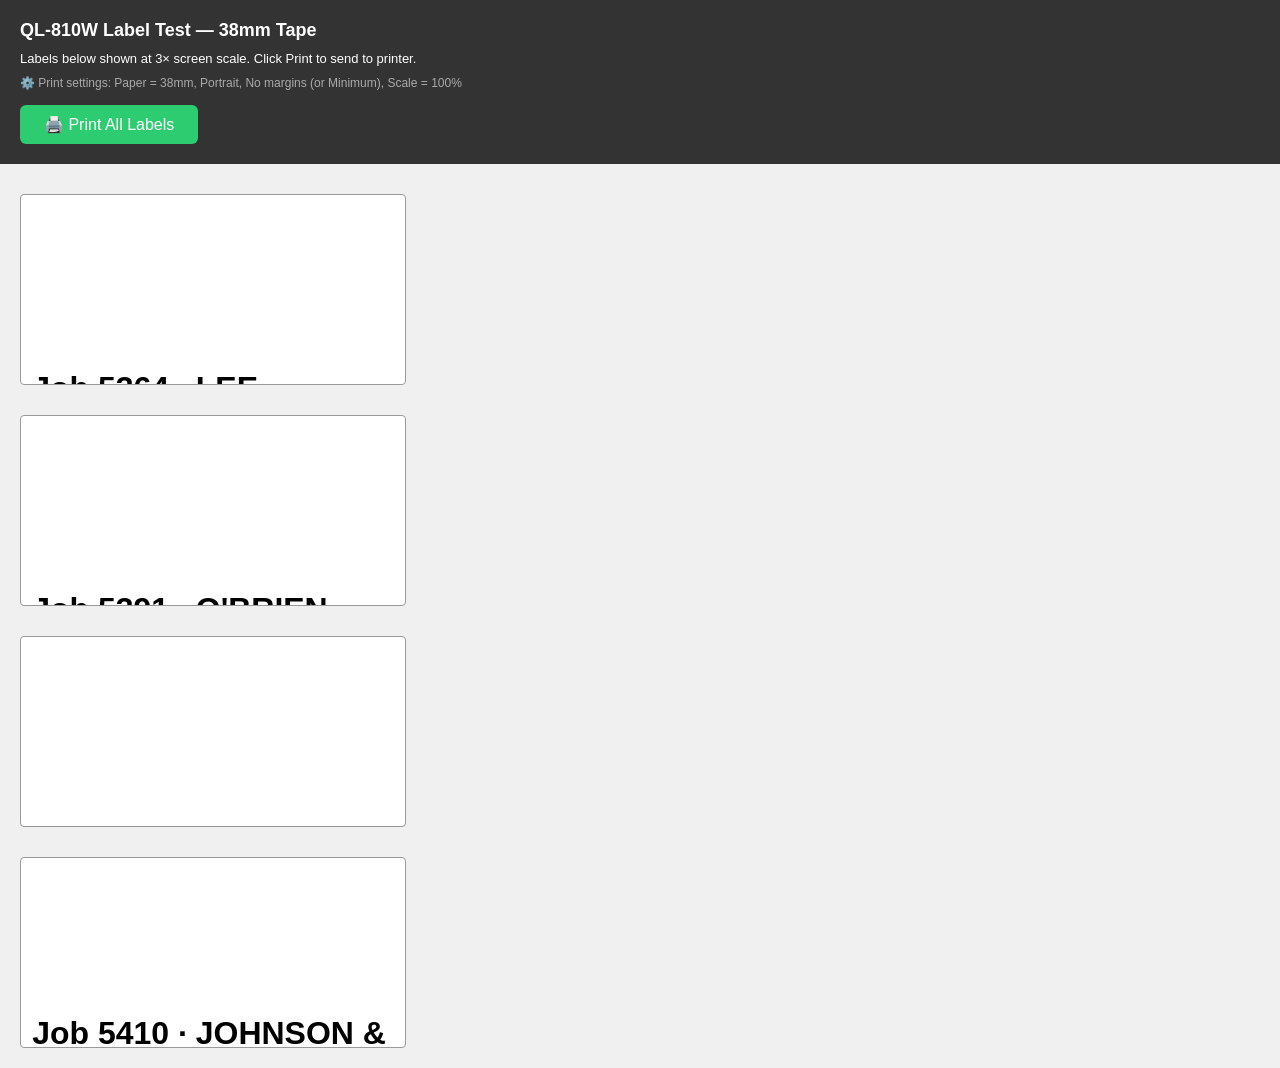
==== commit c0758c99: "Label test: pure CSS 38mm portrait, no canvas no rotation" ====
--- a/test-label.html
+++ b/test-label.html
@@ -1,267 +1,168 @@
 <!DOCTYPE html>
-<html lang="en">
+<html>
 <head>
 <meta charset="UTF-8">
-<meta name="viewport" content="width=device-width, initial-scale=1.0">
+<meta name="viewport" content="width=device-width">
 <title>QL-810W Label Test</title>
 <style>
-* { box-sizing: border-box; margin: 0; padding: 0; }
-body { font-family: Arial, sans-serif; background: #f0f0f0; padding: 16px; }
-h1 { font-size: 20px; margin-bottom: 8px; }
-.info { font-size: 13px; color: #555; margin-bottom: 16px; background:#fff3cd; padding:8px 12px; border-radius:6px; }
+  * { margin: 0; padding: 0; box-sizing: border-box; }
 
-.controls {
-  background: #fff; border-radius: 8px; padding: 16px; margin-bottom: 16px;
-  box-shadow: 0 1px 3px rgba(0,0,0,0.1);
-}
-.controls h2 { font-size: 15px; margin-bottom: 10px; }
-.crow { display: flex; gap: 12px; flex-wrap: wrap; margin-bottom: 8px; align-items: center; }
-.crow label { font-size: 13px; font-weight: bold; min-width: 110px; }
-.crow input, .crow select { font-size: 13px; padding: 4px 8px; border: 1px solid #ccc; border-radius: 4px; }
-.crow input[type=number] { width: 70px; }
+  @page {
+    size: 38mm auto;
+    margin: 2mm 2mm 2mm 2mm;
+  }
 
-/* Screen preview: rotate canvas 90° so it looks horizontal to human eye */
-.label-wrap {
-  display: inline-block;
-  margin-bottom: 20px;
-}
-.label-preview {
-  display: inline-block;
-  border: 2px dashed #bbb;
-  background: #fff;
-  /* We rotate the portrait canvas so it looks horizontal on screen */
-  transform: rotate(90deg);
-  transform-origin: top left;
-}
-.label-outer {
-  /* container sized for the rotated canvas */
-  margin-bottom: 12px;
-  position: relative;
-}
+  body {
+    font-family: Arial, sans-serif;
+    background: #f0f0f0;
+  }
 
-.section {
-  background: #fff; border-radius: 8px; padding: 16px; margin-bottom: 14px;
-  box-shadow: 0 1px 3px rgba(0,0,0,0.1);
-}
-.section h3 { font-size: 13px; color: #555; margin-bottom: 10px; }
+  /* Screen preview wrapper */
+  .preview-area {
+    padding: 20px;
+    display: flex;
+    flex-direction: column;
+    gap: 30px;
+    align-items: flex-start;
+  }
 
-.btn { background:#2563eb; color:#fff; border:none; padding:10px 24px; border-radius:6px; font-size:15px; cursor:pointer; margin:4px; }
-.btn:hover { background:#1d4ed8; }
-.btn.green { background:#16a34a; }
-.btn.green:hover { background:#15803d; }
+  .label-wrapper {
+    background: white;
+    border: 1px solid #999;
+    border-radius: 4px;
+    overflow: hidden;
+    /* Show at ~3x scale on screen for visibility */
+    width: calc(34mm * 3);
+  }
 
-/* ===================== PRINT STYLES ===================== */
-@media print {
-  /* Portrait page matching canvas exactly */
-  @page {
-    size: 35mm 200mm portrait;
-    margin: 0;
+  /* The actual label content */
+  .label {
+    width: 34mm;
+    padding: 1mm;
+    display: flex;
+    flex-direction: column;
+    justify-content: center;
+    gap: 0.5mm;
+    transform-origin: top left;
+    transform: scale(3);
+    min-height: 50mm;
   }
-  body { background: #fff; padding: 0; margin: 0; }
-  .controls, h1, .info, .btn-row, .section h3, .no-print { display: none !important; }
-  .section {
-    box-shadow: none; border: none; padding: 0; margin: 0;
-    page-break-after: always;
-    display: block;
+
+  .label-line {
+    font-size: 7pt;
+    line-height: 1.25;
+    word-wrap: break-word;
+    overflow-wrap: break-word;
+    white-space: normal;
+    width: 100%;
   }
-  /* Remove the screen rotation for print */
-  .label-preview {
-    transform: none !important;
-    border: none !important;
-    display: block;
+
+  .label-line.bold {
+    font-size: 8pt;
+    font-weight: bold;
   }
-  .label-outer, .label-wrap {
-    transform: none !important;
-    display: block;
+
+  .label-line.small {
+    font-size: 6pt;
   }
-  canvas { display: block; width: 100% !important; height: auto !important; }
-}
+
+  /* Print: one label per page, no screen decorations */
+  @media print {
+    body { background: white; }
+    .preview-area { padding: 0; gap: 0; align-items: stretch; }
+    .label-wrapper {
+      border: none;
+      width: 100%;
+      page-break-after: always;
+    }
+    .label {
+      width: 100%;
+      transform: none;
+      min-height: 0;
+      padding: 1mm;
+    }
+    .controls { display: none; }
+    h1 { display: none; }
+  }
 </style>
 </head>
 <body>
 
-<h1>🏷️ QL-810W Label Configurator</h1>
-<div class="info">
-  <strong>How it works:</strong> Canvas is <em>portrait</em> (35mm wide × 200mm tall) — the printer feeds 35mm across the tape and 200mm along the roll. Text is drawn horizontally and will read left→right on the finished label. Screen preview is rotated 90° so you can see it as it will look.
+<div class="controls" style="padding:20px;background:#333;color:white;margin-bottom:10px;">
+  <h1 style="font-size:18px;margin-bottom:10px;">QL-810W Label Test — 38mm Tape</h1>
+  <p style="font-size:13px;margin-bottom:10px;">Labels below shown at 3× screen scale. Click Print to send to printer.</p>
+  <p style="font-size:12px;color:#aaa;margin-bottom:15px;">⚙️ Print settings: Paper = 38mm, Portrait, No margins (or Minimum), Scale = 100%</p>
+  <button onclick="window.print()" style="background:#2ecc71;color:white;border:none;padding:10px 24px;font-size:16px;border-radius:6px;cursor:pointer;">🖨️ Print All Labels</button>
 </div>
 
-<div class="controls">
-  <h2>⚙️ Settings</h2>
-  <div class="crow">
-    <label>Label Length:</label>
-    <input type="number" id="labelLength" value="200" min="80" max="350" step="5"> mm
-    <label style="margin-left:16px">Label Width:</label>
-    <input type="number" id="labelWidth" value="34" min="20" max="38" step="1"> mm
-  </div>
-  <div class="crow">
-    <label>Font Size:</label>
-    <input type="number" id="fontSize" value="13" min="7" max="22" step="0.5"> pt
-    <label style="margin-left:16px">Line Spacing:</label>
-    <input type="number" id="lineSpacing" value="1.45" min="1.0" max="2.2" step="0.05">
-  </div>
-  <div class="crow">
-    <label>Font:</label>
-    <select id="fontFamily">
-      <option value="Arial" selected>Arial</option>
-      <option value="Helvetica">Helvetica</option>
-      <option value="Verdana">Verdana</option>
-    </select>
-    <label style="margin-left:16px">Layout:</label>
-    <select id="layoutMode">
-      <option value="3line" selected>3 Lines</option>
-      <option value="2line">2 Lines</option>
-    </select>
-  </div>
-  <div class="crow">
-    <label>Bold Line 1:</label>
-    <input type="checkbox" id="boldLine1" checked>
-    <label style="margin-left:16px">DPI:</label>
-    <select id="dpi">
-      <option value="203" selected>203 (QL-810W native)</option>
-      <option value="300">300</option>
-    </select>
-  </div>
-</div>
-
-<div id="labels-container"></div>
-
-<div class="btn-row no-print" style="text-align:center; margin-top:12px;">
-  <button class="btn green" onclick="window.print()">🖨️ Print All Labels</button>
-  <button class="btn" onclick="renderAll()">🔄 Refresh</button>
+<div class="preview-area" id="labelsArea">
 </div>
 
 <script>
-const sampleItems = [
-  { job:'5364', customer:'LEE', partNumber:'SPM-2040-720', description:'Colonial 4 panel 2040x720x35 SPM door', qty:2, storage:'Customer Cupboard', po:'21027', date:'09/04/2026' },
-  { job:'5280', customer:'THOMPSON RESIDENCE', partNumber:'HNG-100-SS', description:'100mm stainless steel butt hinge pair', qty:24, storage:'Shed', po:'20855', date:'09/04/2026' },
-  { job:'5391', customer:'JOHNSON & ASSOCIATES PTY LTD', partNumber:'LCK-ERA-LVR', description:'ERA lever passage set satin chrome', qty:6, storage:'Van - George', po:'21102', date:'09/04/2026' },
-  { job:'5150', customer:'WU', partNumber:'DH-CAV-2040', description:'Cavity slider track kit 2040mm', qty:1, storage:'Customer Cupboard', po:'20990', date:'09/04/2026' },
-  { job:'5422', customer:"O'BRIEN FAMILY TRUST", partNumber:'FRM-ASH-140', description:'Victorian ash frame set 140mm jamb 2100x900', qty:3, storage:'Shed', po:'21200', date:'09/04/2026' }
+const labels = [
+  {
+    job: "5364",
+    customer: "LEE",
+    partNo: "SPM-2040-720",
+    description: "Colonial 4 panel 2040x720x35 SPM door",
+    qty: 2,
+    storage: "Customer Cupboard",
+    date: "10/04/2026",
+    po: "21027"
+  },
+  {
+    job: "5391",
+    customer: "O'BRIEN FAMILY TRUST",
+    partNo: "LCK-ERA-SSS",
+    description: "Era Entrance Set Satin Stainless",
+    qty: 6,
+    storage: "Van Stock",
+    date: "10/04/2026",
+    po: "21031"
+  },
+  {
+    job: "5280",
+    customer: "WU",
+    partNo: "HNG-100-BLK",
+    description: "100mm Black Butt Hinge Pair",
+    qty: 24,
+    storage: "Shed",
+    date: "10/04/2026",
+    po: "21019"
+  },
+  {
+    job: "5410",
+    customer: "JOHNSON & ASSOCIATES PTY LTD",
+    partNo: "HDW-DRP-GRY",
+    description: "Heavy duty door roller grey nylon wheel complete assembly",
+    qty: 1,
+    storage: "Customer Cupboard",
+    date: "10/04/2026",
+    po: "21045"
+  }
 ];
 
-function getSettings() {
-  return {
-    lengthMM: parseFloat(document.getElementById('labelLength').value),
-    widthMM:  parseFloat(document.getElementById('labelWidth').value),
-    fontSize: parseFloat(document.getElementById('fontSize').value),
-    lineSpacing: parseFloat(document.getElementById('lineSpacing').value),
-    dpi: parseInt(document.getElementById('dpi').value),
-    fontFamily: document.getElementById('fontFamily').value,
-    boldLine1: document.getElementById('boldLine1').checked,
-    layout: document.getElementById('layoutMode').value
-  };
+function buildLabel(l) {
+  const div = document.createElement('div');
+  div.className = 'label-wrapper';
+
+  // Line 1: Job + Customer (bold)
+  // Line 2: Part No + Description  
+  // Line 3: Qty + Storage + Date + PO
+
+  div.innerHTML = `
+    <div class="label" id="label_${l.po}">
+      <div class="label-line bold">Job ${l.job} · ${l.customer}</div>
+      <div class="label-line">${l.partNo} · ${l.description}</div>
+      <div class="label-line small">Qty: ${l.qty} · ${l.storage} · ${l.date} · PO ${l.po}</div>
+    </div>
+  `;
+  return div;
 }
 
-function mmToPx(mm, dpi) { return Math.round(mm * dpi / 25.4); }
+const area = document.getElementById('labelsArea');
+labels.forEach(l => area.appendChild(buildLabel(l)));
+</script>
 
-function formatLines(item, layout) {
-  if (layout === '3line') {
-    return [
-      `Job ${item.job}  •  ${item.customer}`,
-      `${item.partNumber}  •  ${item.description}`,
-      `Qty: ${item.qty}  •  ${item.storage}  •  ${item.date}  •  PO ${item.po}`
-    ];
-  } else {
-    return [
-      `Job ${item.job} | ${item.customer} | ${item.partNumber}`,
-      `${item.description} | Qty:${item.qty} | ${item.storage} | ${item.date} | PO ${item.po}`
-    ];
-  }
-}
-
-function renderLabel(canvas, item, s) {
-  // PORTRAIT canvas: W = tape width, H = tape feed length
-  const W = mmToPx(s.widthMM, s.dpi);   // 34mm across tape
-  const H = mmToPx(s.lengthMM, s.dpi);  // 200mm along feed
-
-  canvas.width  = W;
-  canvas.height = H;
-
-  // Screen display: rotated 90deg via CSS, so show at scale
-  const scale = 1.8;  // px per canvas-px for screen
-  canvas.style.width  = (W * scale) + 'px';
-  canvas.style.height = (H * scale) + 'px';
-
-  const ctx = canvas.getContext('2d');
-  ctx.fillStyle = '#ffffff';
-  ctx.fillRect(0, 0, W, H);
-
-  const lines = formatLines(item, s.layout);
-  const scaledFS = s.fontSize * (s.dpi / 72);
-  const lineH = scaledFS * s.lineSpacing;
-  const totalH = lines.length * lineH;
-
-  // Vertically center within H (label height = feed direction = H on portrait canvas)
-  const startY = (H - totalH) / 2 + scaledFS * 0.88;
-  const padX = mmToPx(1.5, s.dpi);
-  const maxW = W - padX * 2;
-
-  ctx.fillStyle = '#000';
-  ctx.textBaseline = 'alphabetic';
-
-  lines.forEach((line, i) => {
-    const bold = (i === 0 && s.boldLine1);
-    let fs = scaledFS;
-    ctx.font = `${bold ? 'bold' : 'normal'} ${fs}px ${s.fontFamily}`;
-
-    // Auto-shrink to fit width
-    let tw = ctx.measureText(line).width;
-    if (tw > maxW) {
-      fs = fs * (maxW / tw) * 0.97;
-      ctx.font = `${bold ? 'bold' : 'normal'} ${fs}px ${s.fontFamily}`;
-    }
-
-    ctx.fillText(line, padX, startY + i * lineH);
-  });
-}
-
-function renderAll() {
-  const s = getSettings();
-  const container = document.getElementById('labels-container');
-  container.innerHTML = '';
-
-  sampleItems.forEach((item, idx) => {
-    const section = document.createElement('div');
-    section.className = 'section';
-
-    const h3 = document.createElement('h3');
-    h3.className = 'no-print';
-    h3.textContent = `Label ${idx+1}: ${item.customer} — ${item.description.substring(0,45)}`;
-    section.appendChild(h3);
-
-    const canvas = document.createElement('canvas');
-    renderLabel(canvas, item, s);
-
-    // The canvas is portrait (narrow-tall).
-    // Wrap it so the CSS rotate looks right on screen.
-    const outer = document.createElement('div');
-    outer.className = 'label-outer';
-    outer.style.height = (canvas.width * 1.8 + 8) + 'px';  // rotated: canvas W becomes display H
-    outer.style.width  = (canvas.height * 1.8 + 8) + 'px'; // rotated: canvas H becomes display W
-
-    const preview = document.createElement('div');
-    preview.className = 'label-preview';
-    // Rotate so landscape on screen
-    preview.style.transform = 'rotate(90deg)';
-    preview.style.transformOrigin = '0 0';
-    preview.style.position = 'absolute';
-    preview.style.top = '0';
-    preview.style.left = (canvas.width * 1.8) + 'px';
-    preview.style.transform = `rotate(90deg) translateY(-${canvas.width * 1.8}px)`;
-
-    preview.appendChild(canvas);
-    outer.appendChild(preview);
-    section.appendChild(outer);
-    container.appendChild(section);
-  });
-}
-
-document.querySelectorAll('.controls input, .controls select').forEach(el => {
-  el.addEventListener('change', renderAll);
-  el.addEventListener('input', renderAll);
-});
-
-renderAll();
-</script>
 </body>
 </html>
